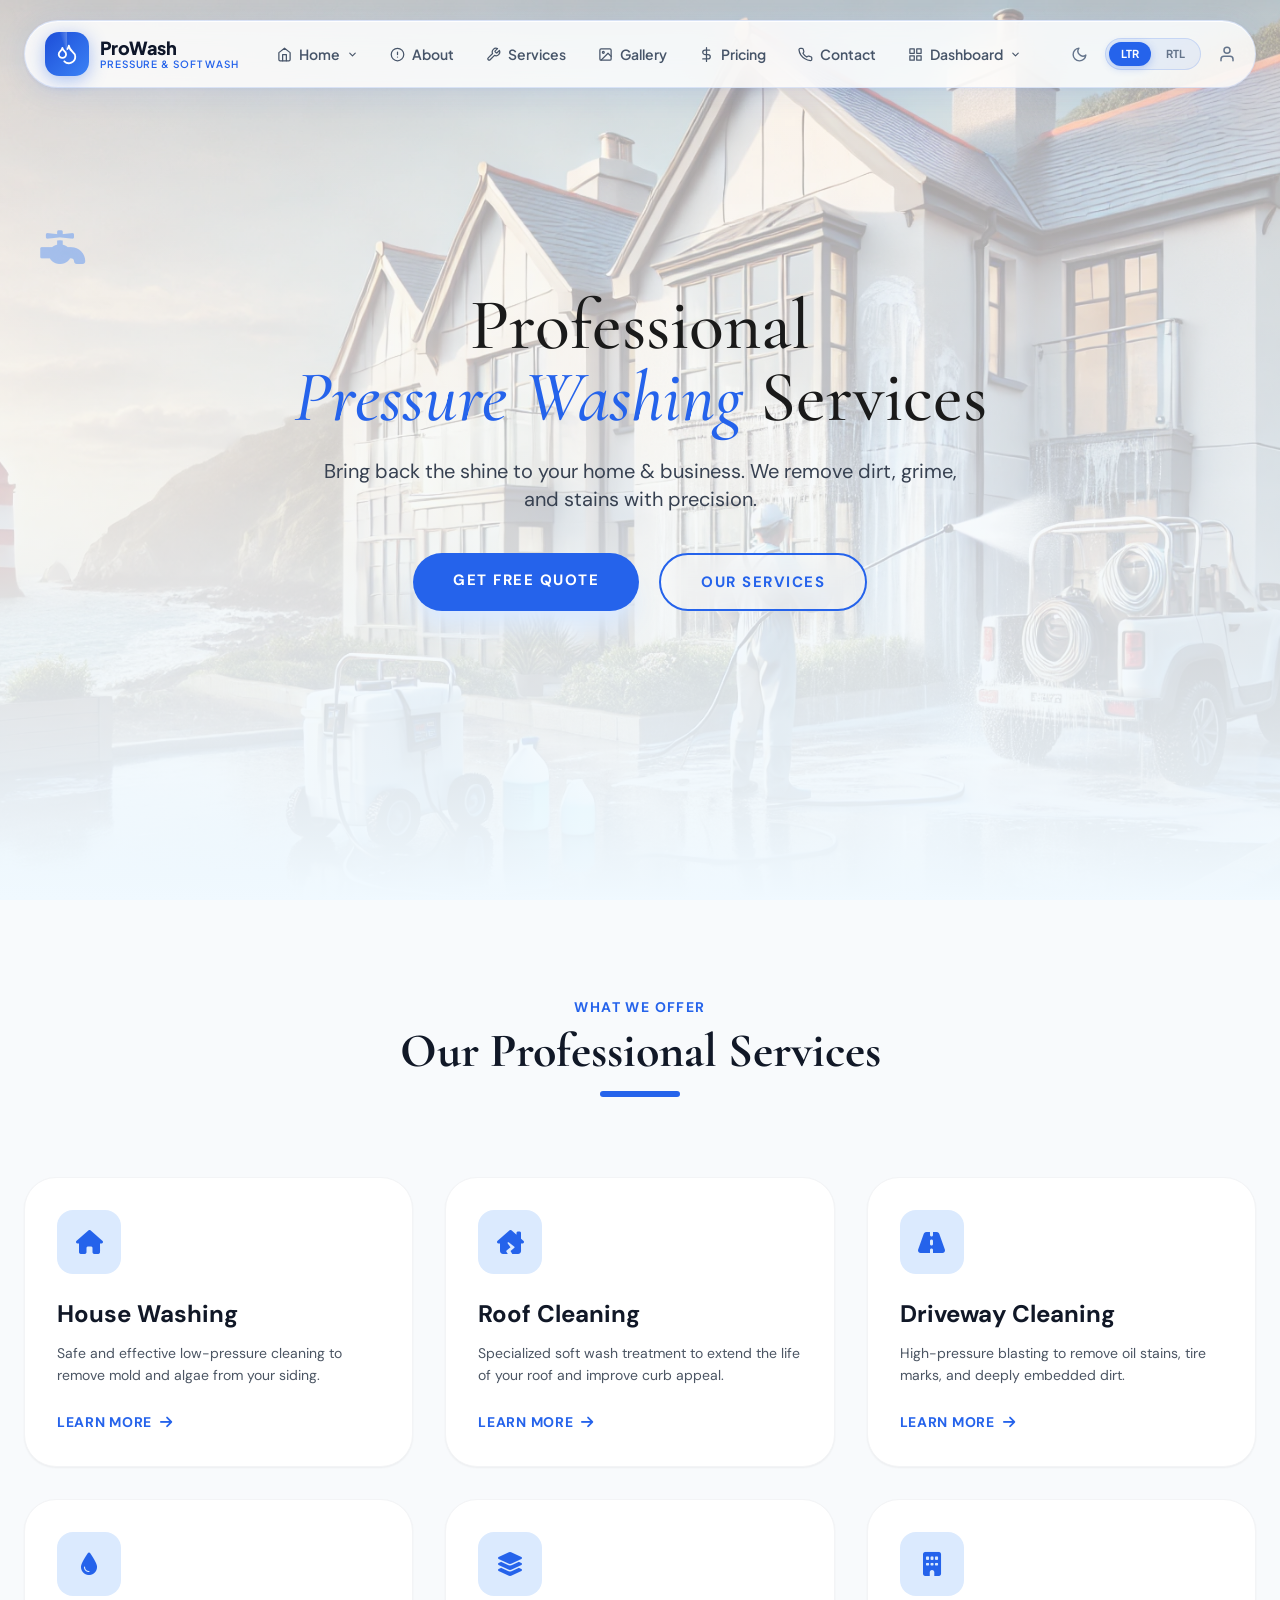
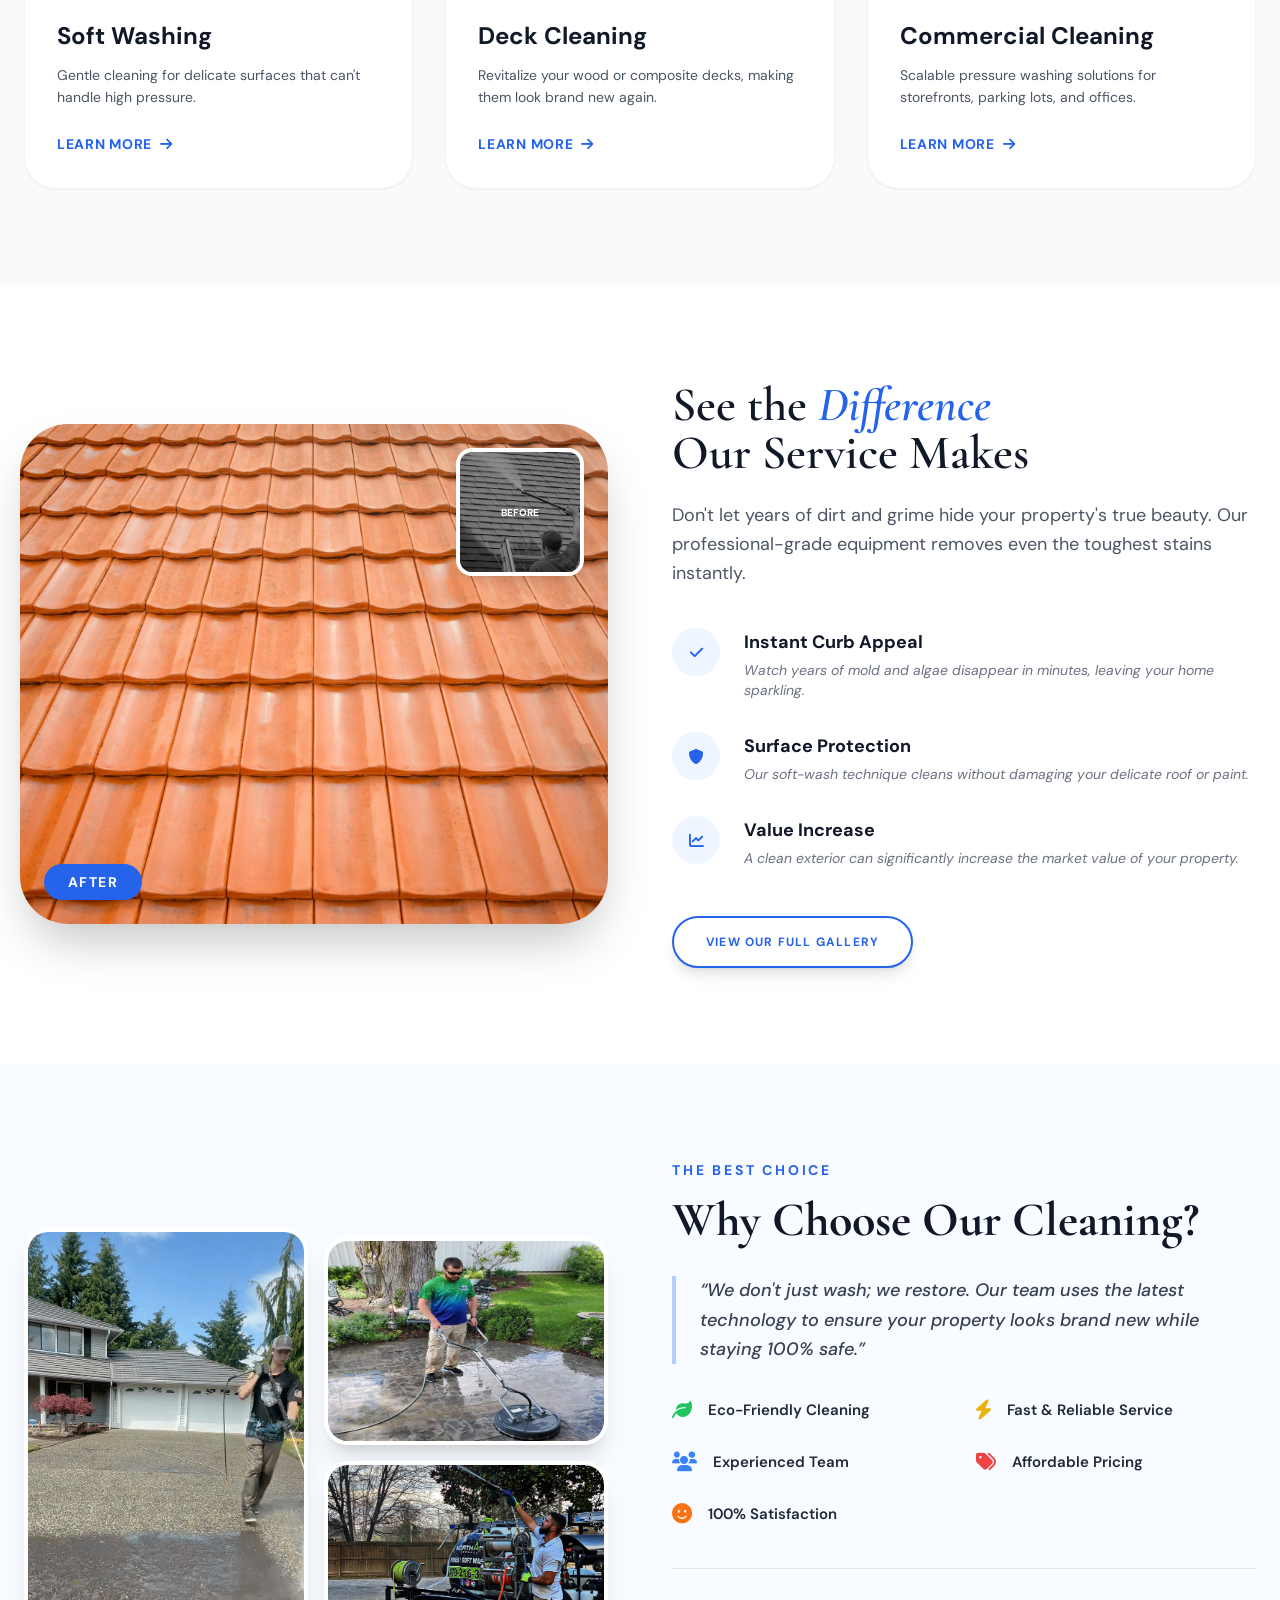
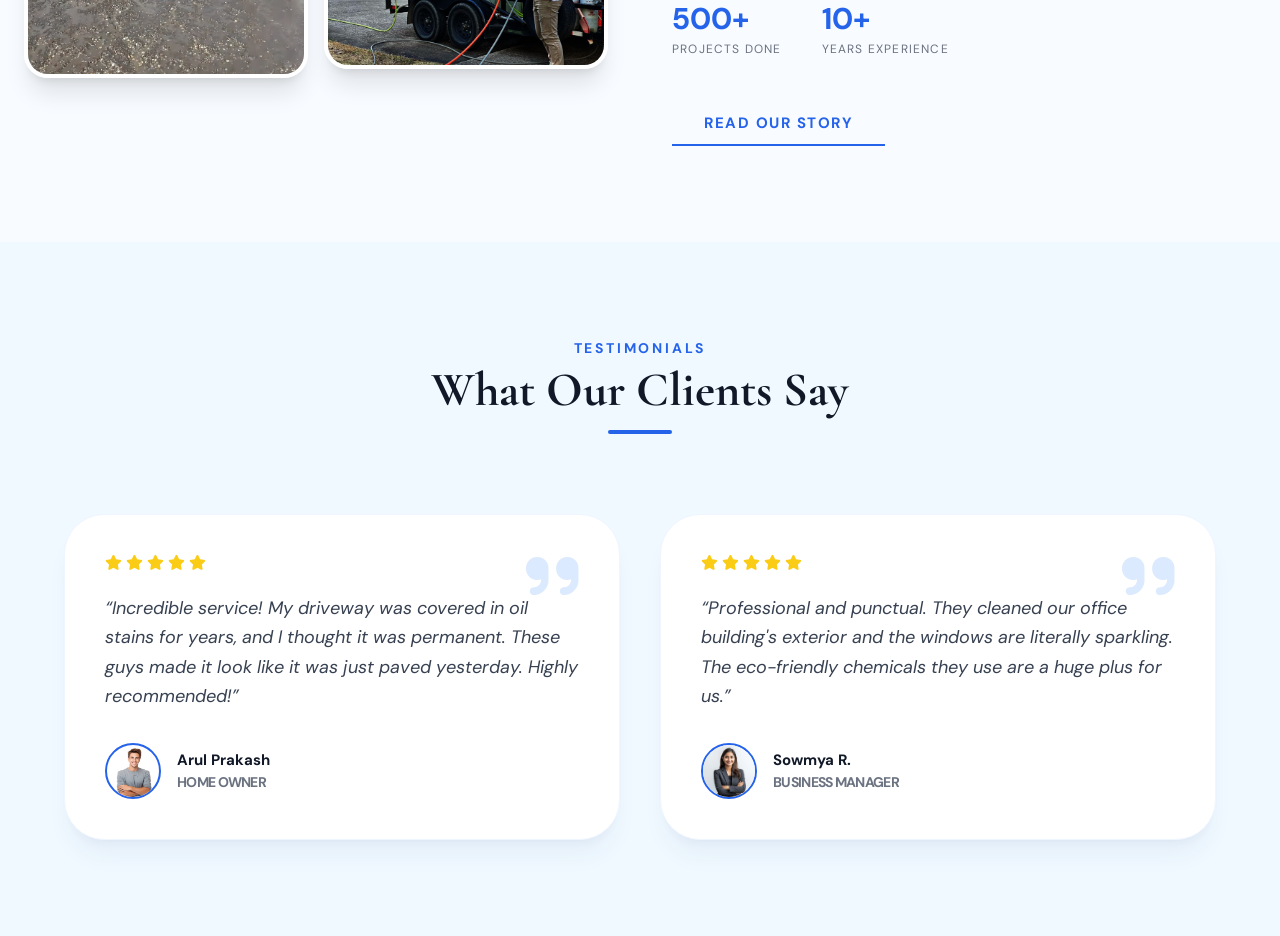
==== index.html @ cc9f7854 "first commit" ====
<!DOCTYPE html>
<html lang="en">
<head>
    <meta charset="UTF-8">
    <meta name="viewport" content="width=device-width, initial-scale=1.0">
    <title>Pressure & Soft Wash-home </title>
    <link rel="icon" type="img/jpg" href="img/growwpark-logo.jpg">
    <script src="tailwind.js"></script>
    <!-- Font Awesome (required for icons) -->
    <link rel="stylesheet" href="https://cdnjs.cloudflare.com/ajax/libs/font-awesome/6.0.0-beta3/css/all.min.css">
    
    <!-- Your CSS -->
    <link rel="stylesheet" href="style.css">
    <script>
        tailwind.config = {
            darkMode: 'class',
            theme: {
                extend: {
                    fontFamily: {
                        cormorant: ['"Cormorant Garamond"', 'serif'],
                        jost: ['Jost', 'sans-serif'],
                    },
                    colors: {
                        primary: '#ec4899',
                        primaryDark: '#be185d',
                        softPink: '#fdf2f8',
                    }
                }
            }
        }
    </script>
    <style>
        .floating { animation: float 6s ease-in-out infinite; }
        @keyframes float {
            0%, 100% { transform: translateY(0px); }
            50% { transform: translateY(-20px); }
        }
        .reveal { opacity: 0; transform: translateY(30px); transition: all 0.8s ease-out; }
        .reveal.active { opacity: 1; transform: translateY(0); }
    </style>
</head>
<body class=" dark:bg-black text-[#1f1015] dark:text-gray-100 transition-colors duration-300">

    <!-- NAVBAR CONTAINER - Add this! -->
    <div id="navbar-root"></div>

   <!-- Hero Section -->
<section class="relative min-h-screen flex items-center justify-center">
    <!-- Background Image with Overlay -->
    <div class="absolute inset-0 z-0">
        <!-- Change the src to your preferred pressure washing image -->
        <img src="img/home1.webp" 
             class="w-full h-full object-cover opacity-40">
        <div class="absolute inset-0 bg-gradient-to-b from-transparent via-[#f0f9ff]/40 dark:via-black/40 to-[#f0f9ff] dark:to-black transition-colors duration-300"></div>
    </div>

    <!-- Floating Icons (Water & Sparkle theme) -->
    <div class="absolute inset-0 pointer-events-none opacity-40">
        <div class="absolute top-1/4 left-10 floating text-blue-500"><i class="fas fa-faucet fa-3x"></i></div>
        <div class="absolute bottom-1/4 right-10 floating text-blue-400" style="animation-delay: 2s;"><i class="fas fa-sparkles fa-3x"></i></div>
    </div>

    <div class="relative z-10 text-center px-6 max-w-4xl">
        
        
        <!-- Big Heading -->
        <h1 class="font-cormorant text-5xl md:text-7xl text-[#1a1a1a] dark:text-white leading-[1.1] mb-6 font-medium transition-colors">
            Professional <br> <span class="italic text-blue-600">Pressure Washing</span> Services
        </h1>
        
        <!-- Small Text -->
        <p class="text-[#374151] dark:text-gray-300 text-lg md:text-xl mb-10 max-w-2xl mx-auto leading-relaxed transition-colors">
            Bring back the shine to your home & business. We remove dirt, grime, and stains with precision.
        </p>
        
        <!-- Buttons -->
        <div class="flex flex-wrap gap-5 justify-center">
            <a href="#quote" class="px-10 py-4 bg-blue-600 text-white rounded-full font-bold tracking-widest uppercase hover:bg-blue-700 transition-all shadow-xl shadow-blue-100">Get Free Quote</a>
            <a href="services.html" class="px-10 py-4 border-2 border-blue-600 text-blue-600 dark:text-gray-300 rounded-full font-bold tracking-widest uppercase hover:bg-blue-600 hover:text-white transition-all bg-white/40 dark:bg-gray-800/40 backdrop-blur-md">Our Services</a>
        </div>
    </div>
</section>

        <!-- 2. SERVICES OVERVIEW -->
<section class="py-24 px-6 bg-slate-50 dark:bg-gray-900 transition-colors duration-300">
    <div class="max-w-7xl mx-auto">
        <div class="text-center mb-20">
            <span class="text-blue-600 font-bold uppercase tracking-widest text-sm">What We Offer</span>
            <h2 class="font-cormorant text-4xl md:text-5xl text-gray-900 dark:text-white font-bold mt-2 transition-colors">Our Professional Services</h2>
            <div class="w-20 h-1.5 bg-blue-600 mx-auto mt-4 rounded-full"></div>
        </div>

        <div class="grid grid-cols-1 md:grid-cols-2 lg:grid-cols-3 gap-8">
            <!-- Service 1: House Washing -->
            <div class="group bg-white dark:bg-gray-800 rounded-[2rem] p-8 shadow-sm border border-gray-100 dark:border-gray-700 transition-all hover:shadow-2xl hover:-translate-y-2">
                <div class="w-16 h-16 bg-blue-100 dark:bg-blue-900/30 rounded-2xl flex items-center justify-center mb-6 group-hover:bg-blue-600 transition-colors duration-500">
                    <i class="fas fa-home text-2xl text-blue-600 group-hover:text-white"></i>
                </div>
                <h3 class="text-2xl font-bold text-gray-900 dark:text-white mb-3">House Washing</h3>
                <p class="text-gray-600 dark:text-gray-400 text-sm mb-6 leading-relaxed">Safe and effective low-pressure cleaning to remove mold and algae from your siding.</p>
                <a href="#" class="inline-flex items-center text-blue-600 font-bold text-sm uppercase tracking-wider hover:gap-2 transition-all">
                    Learn More <i class="fas fa-arrow-right ml-2"></i>
                </a>
            </div>

            <!-- Service 2: Roof Cleaning -->
            <div class="group bg-white dark:bg-gray-800 rounded-[2rem] p-8 shadow-sm border border-gray-100 dark:border-gray-700 transition-all hover:shadow-2xl hover:-translate-y-2">
                <div class="w-16 h-16 bg-blue-100 dark:bg-blue-900/30 rounded-2xl flex items-center justify-center mb-6 group-hover:bg-blue-600 transition-colors duration-500">
                    <i class="fas fa-house-damage text-2xl text-blue-600 group-hover:text-white"></i>
                </div>
                <h3 class="text-2xl font-bold text-gray-900 dark:text-white mb-3">Roof Cleaning</h3>
                <p class="text-gray-600 dark:text-gray-400 text-sm mb-6 leading-relaxed">Specialized soft wash treatment to extend the life of your roof and improve curb appeal.</p>
                <a href="#" class="inline-flex items-center text-blue-600 font-bold text-sm uppercase tracking-wider hover:gap-2 transition-all">
                    Learn More <i class="fas fa-arrow-right ml-2"></i>
                </a>
            </div>

            <!-- Service 3: Driveway Cleaning -->
            <div class="group bg-white dark:bg-gray-800 rounded-[2rem] p-8 shadow-sm border border-gray-100 dark:border-gray-700 transition-all hover:shadow-2xl hover:-translate-y-2">
                <div class="w-16 h-16 bg-blue-100 dark:bg-blue-900/30 rounded-2xl flex items-center justify-center mb-6 group-hover:bg-blue-600 transition-colors duration-500">
                    <i class="fas fa-road text-2xl text-blue-600 group-hover:text-white"></i>
                </div>
                <h3 class="text-2xl font-bold text-gray-900 dark:text-white mb-3">Driveway Cleaning</h3>
                <p class="text-gray-600 dark:text-gray-400 text-sm mb-6 leading-relaxed">High-pressure blasting to remove oil stains, tire marks, and deeply embedded dirt.</p>
                <a href="#" class="inline-flex items-center text-blue-600 font-bold text-sm uppercase tracking-wider hover:gap-2 transition-all">
                    Learn More <i class="fas fa-arrow-right ml-2"></i>
                </a>
            </div>

            <!-- Service 4: Soft Washing -->
            <div class="group bg-white dark:bg-gray-800 rounded-[2rem] p-8 shadow-sm border border-gray-100 dark:border-gray-700 transition-all hover:shadow-2xl hover:-translate-y-2">
                <div class="w-16 h-16 bg-blue-100 dark:bg-blue-900/30 rounded-2xl flex items-center justify-center mb-6 group-hover:bg-blue-600 transition-colors duration-500">
                    <i class="fas fa-tint text-2xl text-blue-600 group-hover:text-white"></i>
                </div>
                <h3 class="text-2xl font-bold text-gray-900 dark:text-white mb-3">Soft Washing</h3>
                <p class="text-gray-600 dark:text-gray-400 text-sm mb-6 leading-relaxed">Gentle cleaning for delicate surfaces that can't handle high pressure.</p>
                <a href="#" class="inline-flex items-center text-blue-600 font-bold text-sm uppercase tracking-wider hover:gap-2 transition-all">
                    Learn More <i class="fas fa-arrow-right ml-2"></i>
                </a>
            </div>

            <!-- Service 5: Deck Cleaning -->
            <div class="group bg-white dark:bg-gray-800 rounded-[2rem] p-8 shadow-sm border border-gray-100 dark:border-gray-700 transition-all hover:shadow-2xl hover:-translate-y-2">
                <div class="w-16 h-16 bg-blue-100 dark:bg-blue-900/30 rounded-2xl flex items-center justify-center mb-6 group-hover:bg-blue-600 transition-colors duration-500">
                    <i class="fas fa-layer-group text-2xl text-blue-600 group-hover:text-white"></i>
                </div>
                <h3 class="text-2xl font-bold text-gray-900 dark:text-white mb-3">Deck Cleaning</h3>
                <p class="text-gray-600 dark:text-gray-400 text-sm mb-6 leading-relaxed">Revitalize your wood or composite decks, making them look brand new again.</p>
                <a href="#" class="inline-flex items-center text-blue-600 font-bold text-sm uppercase tracking-wider hover:gap-2 transition-all">
                    Learn More <i class="fas fa-arrow-right ml-2"></i>
                </a>
            </div>

            <!-- Service 6: Commercial Cleaning -->
            <div class="group bg-white dark:bg-gray-800 rounded-[2rem] p-8 shadow-sm border border-gray-100 dark:border-gray-700 transition-all hover:shadow-2xl hover:-translate-y-2">
                <div class="w-16 h-16 bg-blue-100 dark:bg-blue-900/30 rounded-2xl flex items-center justify-center mb-6 group-hover:bg-blue-600 transition-colors duration-500">
                    <i class="fas fa-building text-2xl text-blue-600 group-hover:text-white"></i>
                </div>
                <h3 class="text-2xl font-bold text-gray-900 dark:text-white mb-3">Commercial Cleaning</h3>
                <p class="text-gray-600 dark:text-gray-400 text-sm mb-6 leading-relaxed">Scalable pressure washing solutions for storefronts, parking lots, and offices.</p>
                <a href="#" class="inline-flex items-center text-blue-600 font-bold text-sm uppercase tracking-wider hover:gap-2 transition-all">
                    Learn More <i class="fas fa-arrow-right ml-2"></i>
                </a>
            </div>
        </div>
    </div>
</section>


<!-- Section 3 — Before & After Transformation -->
<section class="py-24 px-5 bg-white dark:bg-gray-900 transition-colors duration-300 overflow-hidden">
    <div class="max-w-7xl mx-auto">
        <div class="flex flex-col lg:flex-row items-center gap-16">
            
            <!-- Left: Comparison Image Display -->
            <div class="w-full lg:w-1/2 relative">
                <div class="relative z-10 rounded-[3rem] overflow-hidden shadow-2xl transition-all duration-500 group">
                    <!-- Clean Image (After) -->
                    <img src="img/home2.webp" 
                         alt="After Pressure Washing" 
                         class="w-full h-[500px] object-cover">
                    
                    <!-- Overlay Label -->
                    <div class="absolute bottom-6 left-6 bg-blue-600 text-white px-6 py-2 rounded-full font-bold text-sm tracking-widest uppercase">
                        After
                    </div>
                    
                    <!-- Dirty Image (Small Preview or Hover effect) -->
                    <div class="absolute top-6 right-6 w-32 h-32 border-4 border-white rounded-2xl overflow-hidden shadow-lg group-hover:scale-110 transition-transform">
                        <img src="img/home3.webp" class="w-full h-full object-cover grayscale">
                        <div class="absolute inset-0 bg-black/40 flex items-center justify-center">
                            <span class="text-white text-[10px] font-bold uppercase">Before</span>
                        </div>
                    </div>
                </div>

                <!-- Decorative Elements -->
                <div class="absolute -bottom-10 -right-10 w-64 h-64 bg-blue-100 dark:bg-blue-900/20 rounded-full -z-10 opacity-50 blur-3xl transition-colors"></div>
                <div class="absolute -top-10 -left-10 w-48 h-48 border-2 border-dashed border-blue-500 dark:border-gray-700 rounded-full -z-10 animate-[spin_20s_linear_infinite] transition-colors"></div>
            </div>

            <!-- Right: Content & Why Choose Us -->
            <div class="w-full lg:w-1/2">
                <h2 class="font-cormorant text-4xl md:text-5xl text-gray-900 dark:text-white mb-6 font-semibold leading-tight transition-colors">
                    See the <span class="italic text-blue-600">Difference</span> <br> Our Service Makes
                </h2>
                <p class="text-gray-600 dark:text-gray-400 text-lg mb-10 leading-relaxed transition-colors">
                    Don't let years of dirt and grime hide your property's true beauty. Our professional-grade equipment removes even the toughest stains instantly.
                </p>

                <!-- Process Steps / Highlights -->
                <div class="space-y-8">
                    <!-- Point 1 -->
                    <div class="flex gap-6 group">
                        <div class="flex-shrink-0 w-12 h-12 rounded-full bg-blue-50 dark:bg-gray-800 flex items-center justify-center text-blue-600 dark:text-blue-400 font-bold group-hover:bg-blue-600 group-hover:text-white transition-all">
                            <i class="fas fa-check"></i>
                        </div>
                        <div>
                            <h4 class="text-lg font-bold text-gray-900 dark:text-white mb-1 transition-colors">Instant Curb Appeal</h4>
                            <p class="text-gray-500 dark:text-gray-400 text-sm italic transition-colors">Watch years of mold and algae disappear in minutes, leaving your home sparkling.</p>
                        </div>
                    </div>

                    <!-- Point 2 -->
                    <div class="flex gap-6 group">
                        <div class="flex-shrink-0 w-12 h-12 rounded-full bg-blue-50 dark:bg-gray-800 flex items-center justify-center text-blue-600 dark:text-blue-400 font-bold group-hover:bg-blue-600 group-hover:text-white transition-all">
                            <i class="fas fa-shield-alt"></i>
                        </div>
                        <div>
                            <h4 class="text-lg font-bold text-gray-900 dark:text-white mb-1 transition-colors">Surface Protection</h4>
                            <p class="text-gray-500 dark:text-gray-400 text-sm italic transition-colors">Our soft-wash technique cleans without damaging your delicate roof or paint.</p>
                        </div>
                    </div>

                    <!-- Point 3 -->
                    <div class="flex gap-6 group">
                        <div class="flex-shrink-0 w-12 h-12 rounded-full bg-blue-50 dark:bg-gray-800 flex items-center justify-center text-blue-600 dark:text-blue-400 font-bold group-hover:bg-blue-600 group-hover:text-white transition-all">
                            <i class="fas fa-chart-line"></i>
                        </div>
                        <div>
                            <h4 class="text-lg font-bold text-gray-900 dark:text-white mb-1 transition-colors">Value Increase</h4>
                            <p class="text-gray-500 dark:text-gray-400 text-sm italic transition-colors">A clean exterior can significantly increase the market value of your property.</p>
                        </div>
                    </div>
                </div>

                <div class="mt-12">
                    <a href="gallery.html" class="inline-block px-8 py-4 border-2 border-blue-600 text-blue-600 dark:text-blue-400 rounded-full font-bold uppercase tracking-widest text-xs hover:bg-blue-600 hover:text-white transition-all shadow-lg">
                        View Our Full Gallery
                    </a>
                </div>
            </div>

        </div>
    </div>
</section>
     <!-- Section 4 — Why Choose Us -->
<section class="py-24 px-6 bg-[#f8fbff] dark:bg-gray-900 transition-colors duration-300">
    <div class="max-w-7xl mx-auto flex flex-col lg:flex-row items-center gap-16">
        
        <!-- Left Side: Clean 3-Image Grid -->
        <div class="w-full lg:w-1/2 relative">
            <div class="flex gap-4 items-center">
                <!-- 1. Left Big Image -->
                <div class="w-1/2">
                    <img src="img/home4.webp" 
                         class="rounded-3xl shadow-xl w-full h-[450px] object-cover border-4 border-white dark:border-gray-700 transition-transform duration-500 hover:scale-[1.02]">
                </div>

                <!-- Right Side: Two Stacked Images -->
                <div class="w-1/2 flex flex-col gap-4">
                    <!-- 2. Right Top Image -->
                    <img src="img/home5.webp" 
                         class="rounded-3xl shadow-xl w-full h-52 object-cover border-4 border-white dark:border-gray-700 transition-transform duration-500 hover:scale-[1.02]">
                    
                    <!-- 3. Right Bottom Image -->
                    <img src="img/home6.webp" 
                         class="rounded-3xl shadow-xl w-full h-52 object-cover border-4 border-white dark:border-gray-700 transition-transform duration-500 hover:scale-[1.02]">
                </div>
            </div>
            
            <!-- Background Decorative Elements -->
            <div class="absolute -z-10 -top-10 -left-10 w-64 h-64 bg-blue-600/10 dark:bg-blue-600/5 blur-3xl rounded-full transition-colors"></div>
        </div>

        <!-- Right Side: Content & Stats -->
        <div class="w-full lg:w-1/2">
            <span class="text-blue-600 dark:text-blue-400 font-bold tracking-[0.2em] uppercase text-sm mb-4 block transition-colors">The Best Choice</span>
            <h2 class="font-cormorant text-4xl md:text-5xl text-gray-900 dark:text-white mb-8 font-bold leading-tight transition-colors">Why Choose Our Cleaning?</h2>
            
            <p class="text-gray-700 dark:text-gray-300 text-lg leading-relaxed mb-8 italic font-medium border-l-4 border-blue-600/30 pl-6 transition-colors">
                “We don't just wash; we restore. Our team uses the latest technology to ensure your property looks brand new while staying 100% safe.”
            </p>
            
            <!-- Features Grid with Icons -->
            <div class="grid grid-cols-1 md:grid-cols-2 gap-6 mb-10">
                <div class="flex items-center gap-4">
                    <i class="fas fa-leaf text-green-500 text-xl"></i>
                    <span class="text-gray-800 dark:text-gray-300 font-semibold">Eco-Friendly Cleaning</span>
                </div>
                <div class="flex items-center gap-4">
                    <i class="fas fa-bolt text-yellow-500 text-xl"></i>
                    <span class="text-gray-800 dark:text-gray-300 font-semibold">Fast & Reliable Service</span>
                </div>
                <div class="flex items-center gap-4">
                    <i class="fas fa-users text-blue-500 text-xl"></i>
                    <span class="text-gray-800 dark:text-gray-300 font-semibold">Experienced Team</span>
                </div>
                <div class="flex items-center gap-4">
                    <i class="fas fa-tags text-red-500 text-xl"></i>
                    <span class="text-gray-800 dark:text-gray-300 font-semibold">Affordable Pricing</span>
                </div>
                <div class="flex items-center gap-4">
                    <i class="fas fa-smile text-orange-500 text-xl"></i>
                    <span class="text-gray-800 dark:text-gray-300 font-semibold">100% Satisfaction</span>
                </div>
            </div>

            <!-- Stats Bar -->
            <div class="flex gap-10 border-t border-gray-200 dark:border-gray-700 pt-8 transition-colors">
                <div>
                    <span class="block text-3xl font-bold text-blue-600">500+</span>
                    <span class="text-xs text-gray-500 uppercase tracking-widest">Projects Done</span>
                </div>
                <div>
                    <span class="block text-3xl font-bold text-blue-600">10+</span>
                    <span class="text-xs text-gray-500 uppercase tracking-widest">Years Experience</span>
                </div>
            </div>
            
            <div class="mt-10">
                <a href="about.html" class="group relative inline-block px-8 py-3 font-bold tracking-widest uppercase text-blue-600 transition-all">
                    <span class="relative z-10">Read Our Story</span>
                    <div class="absolute bottom-0 left-0 w-full h-[2px] bg-blue-600 transition-all group-hover:h-[4px]"></div>
                </a>
            </div>
        </div>

    </div>
</section>

       

        <!-- Section 5 — Testimonials -->
<section class="py-24 px-6 bg-[#f0f9ff] dark:bg-black transition-colors duration-300">
    <div class="max-w-6xl mx-auto">
        <div class="text-center mb-20">
            <span class="text-blue-600 font-bold uppercase tracking-[0.2em] text-sm mb-2 block">Testimonials</span>
            <h2 class="font-cormorant text-4xl md:text-5xl text-gray-900 dark:text-white font-bold transition-colors">What Our Clients Say</h2>
            <div class="w-16 h-1 bg-blue-600 mx-auto mt-4 rounded-full"></div>
        </div>

        <div class="grid grid-cols-1 md:grid-cols-2 gap-10">
            <!-- Testimonial 1 -->
            <div class="bg-white dark:bg-gray-800 p-10 rounded-[2.5rem] border border-blue-50 dark:border-gray-700 relative shadow-xl shadow-blue-900/5 transition-colors group">
                <i class="fas fa-quote-right absolute top-8 right-10 text-blue-100 dark:text-gray-700 text-6xl transition-colors"></i>
                
                <!-- Star Rating -->
                <div class="flex gap-1 mb-6 text-yellow-400">
                    <i class="fas fa-star"></i><i class="fas fa-star"></i><i class="fas fa-star"></i><i class="fas fa-star"></i><i class="fas fa-star"></i>
                </div>

                <p class="text-gray-700 dark:text-gray-300 text-lg italic mb-8 relative z-10 leading-relaxed transition-colors">
                    “Incredible service! My driveway was covered in oil stains for years, and I thought it was permanent. These guys made it look like it was just paved yesterday. Highly recommended!”
                </p>
                
                <div class="flex items-center gap-4">
                    <div class="w-14 h-14 rounded-full overflow-hidden border-2 border-blue-600">
                        <img src="img/home7.webp" alt="Customer" class="w-full h-full object-cover">
                    </div>
                    <div>
                        <h5 class="font-bold text-gray-900 dark:text-white transition-colors">Arul Prakash</h5>
                        <span class="text-sm text-gray-500 uppercase font-bold tracking-tighter">Home Owner</span>
                    </div>
                </div>
            </div>

            <!-- Testimonial 2 -->
            <div class="bg-white dark:bg-gray-800 p-10 rounded-[2.5rem] border border-blue-50 dark:border-gray-700 relative shadow-xl shadow-blue-900/5 transition-colors group">
                <i class="fas fa-quote-right absolute top-8 right-10 text-blue-100 dark:text-gray-700 text-6xl transition-colors"></i>
                
                <!-- Star Rating -->
                <div class="flex gap-1 mb-6 text-yellow-400">
                    <i class="fas fa-star"></i><i class="fas fa-star"></i><i class="fas fa-star"></i><i class="fas fa-star"></i><i class="fas fa-star"></i>
                </div>

                <p class="text-gray-700 dark:text-gray-300 text-lg italic mb-8 relative z-10 leading-relaxed transition-colors">
                    “Professional and punctual. They cleaned our office building's exterior and the windows are literally sparkling. The eco-friendly chemicals they use are a huge plus for us.”
                </p>
                
                <div class="flex items-center gap-4">
                    <div class="w-14 h-14 rounded-full overflow-hidden border-2 border-blue-600">
                        <img src="img/home8.webp" alt="Customer" class="w-full h-full object-cover">
                    </div>
                    <div>
                        <h5 class="font-bold text-gray-900 dark:text-white transition-colors">Sowmya R.</h5>
                        <span class="text-sm text-gray-500 uppercase font-bold tracking-tighter">Business Manager</span>
                    </div>
                </div>
            </div>
        </div>
    </div>
</section>



    <!-- FOOTER CONTAINER -->
    <div id="footer-root"></div>

    <!-- NAVBAR SCRIPT - Add this before closing body -->
    <script src="navbar.js"></script>
    <!-- FOOTER SCRIPT -->
    <script src="footer.js"></script>
</body>
</html>
---- style.css ----
/* ================================================================
   style.css — Flower & Botanical
   Global tokens, resets, hero, and page layout
================================================================ */

/* ----------------------------------------------------------------
   GOOGLE FONTS
---------------------------------------------------------------- */
@import url('https://fonts.googleapis.com/css2?family=Cormorant+Garamond:ital,wght@0,400;0,500;0,600;1,400;1,500&family=DM+Sans:ital,opsz,wght@0,9..40,300;0,9..40,400;0,9..40,500;0,9..40,600;1,9..40,300&display=swap');

/* ----------------------------------------------------------------
   CSS CUSTOM PROPERTIES
---------------------------------------------------------------- */
:root {
  /* Brand */
  --pink:            #e8547a;
  --pink-dark:       #c93d62;
  --pink-deep:       #a02a4a;
  --pink-light:      #f9d0dc;
  --pink-soft:       #fef0f4;
  --pink-glow:       rgba(232, 84, 122, 0.22);
  --pink-border:     rgba(232, 84, 122, 0.28);

  /* Surfaces */
  --body-bg:         #fdf8f5;
  --surface-1:       #ffffff;
  --surface-2:       #fef5f0;

  /* Text */
  --text-primary:    #1a0d12;
  --text-secondary:  #52293a;
  --text-muted:      #9c6070;
  --text-subtle:     #c49daa;

  /* Nav */
  --nav-bg:          rgba(255, 251, 249, 0.92);
  --nav-border:      rgba(232, 84, 122, 0.22);
  --nav-shadow:      0 4px 24px rgba(26, 13, 18, 0.06);
  --nav-shadow-lg:   0 8px 40px rgba(26, 13, 18, 0.12);

  /* Sidebar */
  --sidebar-bg:      #fffbf9;
  --sidebar-border:  rgba(232, 84, 122, 0.15);

  /* Dropdown */
  --dropdown-bg:     rgba(255, 251, 249, 0.98);

  /* Misc */
  --radius-sm:       10px;
  --radius-md:       18px;
  --radius-lg:       28px;
  --radius-pill:     100px;
  --ease:            cubic-bezier(0.4, 0, 0.2, 1);
  --ease-spring:     cubic-bezier(0.34, 1.56, 0.64, 1);
  --t:               0.26s;
}

html.dark {
  --body-bg:         #000000;
  --surface-1:       #111827;
  --surface-2:       #1f2937;

  --text-primary:    #ffffff;
  --text-secondary:  #d1d5db;
  --text-muted:      #9ca3af;
  --text-subtle:     #6b7280;

  --nav-bg:          rgba(0, 0, 0, 0.94);
  --nav-border:      rgba(55, 65, 81, 0.5);
  --nav-shadow:      0 4px 24px rgba(0, 0, 0, 0.5);
  --nav-shadow-lg:   0 8px 40px rgba(0, 0, 0, 0.8);

  --sidebar-bg:      #111827;
  --sidebar-border:  rgba(55, 65, 81, 0.5);
  --dropdown-bg:     rgba(17, 24, 39, 0.98);

  --pink-soft:       rgba(255, 255, 255, 0.05);
  --pink-light:      rgba(255, 255, 255, 0.1);
}

/* ----------------------------------------------------------------
   RESET & BASE
---------------------------------------------------------------- */
*, *::before, *::after {
  box-sizing: border-box;
  margin: 0;
  padding: 0;
}

html {
  scroll-behavior: smooth;
  -webkit-text-size-adjust: 100%;
}

body {
  font-family: 'DM Sans', sans-serif;
  font-size: 15px;
  line-height: 1.65;
  background: var(--body-bg);
  color: var(--text-primary);
  min-height: 100vh;
  overflow-x: hidden;
  transition: background var(--t) var(--ease), color var(--t) var(--ease);
}

body.nav-open { overflow: hidden; }

a { text-decoration: none; color: inherit; }
button { font-family: inherit; cursor: pointer; }
img { max-width: 100%; display: block; }

/* ----------------------------------------------------------------
   HERO SECTION
---------------------------------------------------------------- */
.hero {
  min-height: 100vh;
  display: grid;
  place-items: center;
  padding: 160px 24px 80px;
  position: relative;
  overflow: hidden;
}

/* Soft radial backgrounds */
.hero::before {
  content: '';
  position: absolute;
  top: -10%;
  left: 50%;
  transform: translateX(-50%);
  width: 900px;
  height: 700px;
  background: radial-gradient(ellipse at center, rgba(232,84,122,0.08) 0%, transparent 65%);
  pointer-events: none;
}

.hero::after {
  content: '';
  position: absolute;
  bottom: 0;
  left: 0;
  right: 0;
  height: 280px;
  background: linear-gradient(to top, var(--body-bg), transparent);
  pointer-events: none;
}

.hero-inner {
  position: relative;
  z-index: 1;
  display: flex;
  flex-direction: column;
  align-items: center;
  text-align: center;
  gap: 22px;
  max-width: 700px;
}

.hero-badge {
  display: inline-flex;
  align-items: center;
  gap: 10px;
  background: var(--pink-soft);
  border: 1px solid var(--pink-border);
  border-radius: var(--radius-pill);
  padding: 7px 18px 7px 12px;
  font-size: 11px;
  font-weight: 600;
  letter-spacing: 0.18em;
  text-transform: uppercase;
  color: var(--pink);
  animation: fadeSlideUp 0.8s var(--ease) both;
}

.hero-badge-dot {
  width: 6px;
  height: 6px;
  border-radius: 50%;
  background: var(--pink);
  animation: pulse 2s ease-in-out infinite;
}

.hero-title {
  font-family: 'Cormorant Garamond', serif;
  font-size: clamp(52px, 9vw, 104px);
  font-weight: 500;
  line-height: 1.02;
  color: var(--text-primary);
  letter-spacing: -0.02em;
  animation: fadeSlideUp 0.8s var(--ease) 0.1s both;
}

.hero-title em {
  font-style: italic;
  color: var(--pink);
  font-weight: 400;
}

.hero-rule {
  display: flex;
  align-items: center;
  gap: 14px;
  animation: fadeSlideUp 0.8s var(--ease) 0.15s both;
}

.hero-rule::before,
.hero-rule::after {
  content: '';
  flex: 1;
  height: 1px;
  background: linear-gradient(to right, transparent, var(--pink-border));
}

.hero-rule::after {
  background: linear-gradient(to left, transparent, var(--pink-border));
}

.hero-rule-icon {
  font-size: 14px;
  color: var(--pink);
  opacity: 0.7;
}

.hero-subtitle {
  font-size: 15.5px;
  font-weight: 300;
  color: var(--text-muted);
  max-width: 400px;
  line-height: 1.85;
  animation: fadeSlideUp 0.8s var(--ease) 0.2s both;
}

.hero-ctas {
  display: flex;
  align-items: center;
  gap: 12px;
  flex-wrap: wrap;
  justify-content: center;
  animation: fadeSlideUp 0.8s var(--ease) 0.28s both;
}

/* ---- Buttons ---- */
.btn {
  display: inline-flex;
  align-items: center;
  gap: 8px;
  padding: 13px 30px;
  border-radius: var(--radius-pill);
  font-size: 12.5px;
  font-weight: 600;
  letter-spacing: 0.09em;
  text-transform: uppercase;
  border: none;
  cursor: pointer;
  transition: transform 0.22s var(--ease-spring), box-shadow 0.22s var(--ease), background 0.2s;
}

.btn-primary {
  background: var(--pink);
  color: #fff;
  box-shadow: 0 6px 22px var(--pink-glow);
}

.btn-primary:hover {
  background: var(--pink-dark);
  transform: translateY(-3px);
  box-shadow: 0 12px 32px var(--pink-glow);
}

.btn-ghost {
  background: transparent;
  color: var(--pink);
  border: 1.5px solid var(--pink-border);
}

.btn-ghost:hover {
  background: var(--pink-soft);
  transform: translateY(-3px);
  border-color: var(--pink);
}

/* ----------------------------------------------------------------
   FLOATING DECO PETALS (hero background detail)
---------------------------------------------------------------- */
.petal {
  position: absolute;
  border-radius: 60% 40% 70% 30% / 50% 60% 40% 50%;
  opacity: 0.06;
  pointer-events: none;
}

.petal-1 {
  width: 320px; height: 320px;
  background: var(--pink);
  top: 8%; left: -6%;
  animation: floatPetal 18s ease-in-out infinite alternate;
}

.petal-2 {
  width: 220px; height: 220px;
  background: var(--pink-dark);
  top: 20%; right: -4%;
  animation: floatPetal 22s ease-in-out 4s infinite alternate-reverse;
}

.petal-3 {
  width: 160px; height: 160px;
  background: var(--pink);
  bottom: 15%; left: 10%;
  animation: floatPetal 16s ease-in-out 2s infinite alternate;
}

/* ----------------------------------------------------------------
   ANIMATIONS
---------------------------------------------------------------- */
@keyframes fadeSlideUp {
  from { opacity: 0; transform: translateY(22px); }
  to   { opacity: 1; transform: translateY(0); }
}

@keyframes pulse {
  0%, 100% { opacity: 1; transform: scale(1); }
  50%       { opacity: 0.5; transform: scale(0.85); }
}

@keyframes floatPetal {
  from { transform: translate(0, 0) rotate(0deg); }
  to   { transform: translate(30px, -40px) rotate(25deg); }
}

/* ----------------------------------------------------------------
   TOGGLE PILL (reusable)
---------------------------------------------------------------- */
.toggle-pill {
  display: inline-flex;
  align-items: center;
  background: var(--pink-soft);
  border: 1px solid var(--pink-border);
  border-radius: var(--radius-pill);
  padding: 3px;
  gap: 2px;
}

.toggle-pill button {
  width: 32px;
  height: 28px;
  border-radius: var(--radius-pill);
  border: none;
  background: transparent;
  color: var(--text-muted);
  font-size: 11.5px;
  font-family: 'DM Sans', sans-serif;
  font-weight: 600;
  letter-spacing: 0.04em;
  transition: background 0.2s, color 0.2s;
  display: flex;
  align-items: center;
  justify-content: center;
  cursor: pointer;
}

.toggle-pill button.active {
  background: var(--pink);
  color: #fff;
}

/* ----------------------------------------------------------------
   UTILITY
---------------------------------------------------------------- */
.sr-only {
  position: absolute;
  width: 1px;
  height: 1px;
  padding: 0;
  margin: -1px;
  overflow: hidden;
  clip: rect(0,0,0,0);
  white-space: nowrap;
  border-width: 0;
}

 /* ── Logo ── */
  .nb-logo {
    display: flex;
    align-items: center;
    gap: 11px;
    text-decoration: none;
    flex-shrink: 0;
    transition: opacity var(--nb-t-fast);
  }
  .nb-logo:hover { opacity: 0.88; }

  .nb-logo-icon {
    width: 44px;
    height: 44px;
    border-radius: 14px;
    background: linear-gradient(135deg, #1d4ed8 0%, #3b82f6 100%);
    display: flex;
    align-items: center;
    justify-content: center;
    box-shadow: 0 4px 18px rgba(37, 99, 235, 0.38);
    flex-shrink: 0;
    position: relative;
    overflow: hidden;
    transition: transform var(--nb-t) var(--nb-spring),
                box-shadow var(--nb-t) var(--nb-ease);
  }

  .nb-logo-icon::before {
    content: '';
    position: absolute;
    top: -50%;
    left: -50%;
    width: 200%;
    height: 200%;
    background: conic-gradient(from 0deg, transparent 340deg, rgba(255,255,255,0.25) 360deg);
    animation: nb-spin 6s linear infinite;
  }

  @keyframes nb-spin { to { transform: rotate(360deg); } }

  .nb-logo:hover .nb-logo-icon {
    transform: scale(1.07) rotate(-4deg);
    box-shadow: 0 8px 28px rgba(37, 99, 235, 0.48);
  }

  .nb-logo-svg {
    position: relative;
    z-index: 1;
  }

  .nb-logo-text { display: flex; flex-direction: column; line-height: 1.15; }

  .nb-logo-name {
    font-family: var(--nb-font);
    font-size: 18px;
    font-weight: 800;
    color: var(--nb-slate-900);
    letter-spacing: -0.03em;
    white-space: nowrap;
  }

  .nb-logo-tag {
    font-family: var(--nb-font);
    font-size: 10px;
    font-weight: 600;
    color: var(--nb-blue-600);
    letter-spacing: 0.09em;
    text-transform: uppercase;
    white-space: nowrap;
  }



  @media (max-width: 640px) {
 
    .nb-logo-icon { width: 36px; height: 36px; border-radius: 10px; }
    .nb-logo-name { font-size: 16px; }
    .nb-logo-tag { font-size: 9px; }}
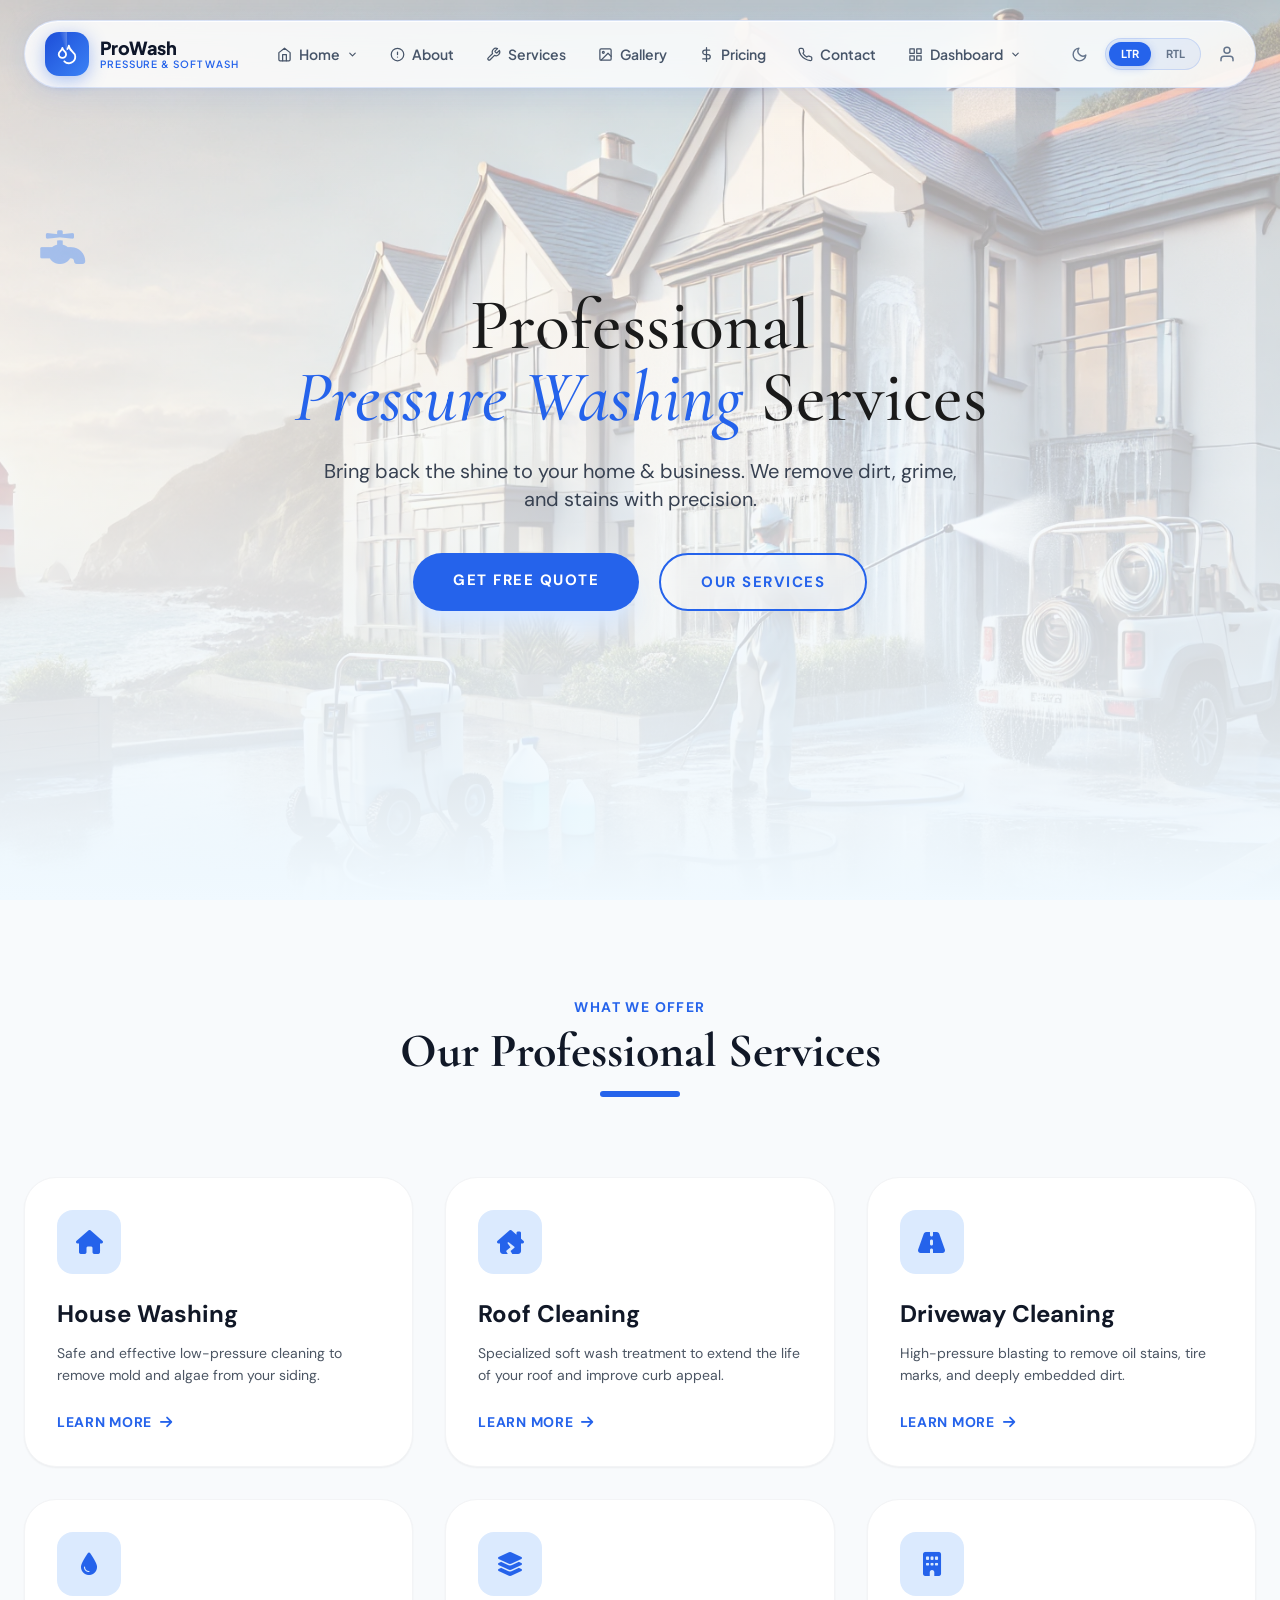
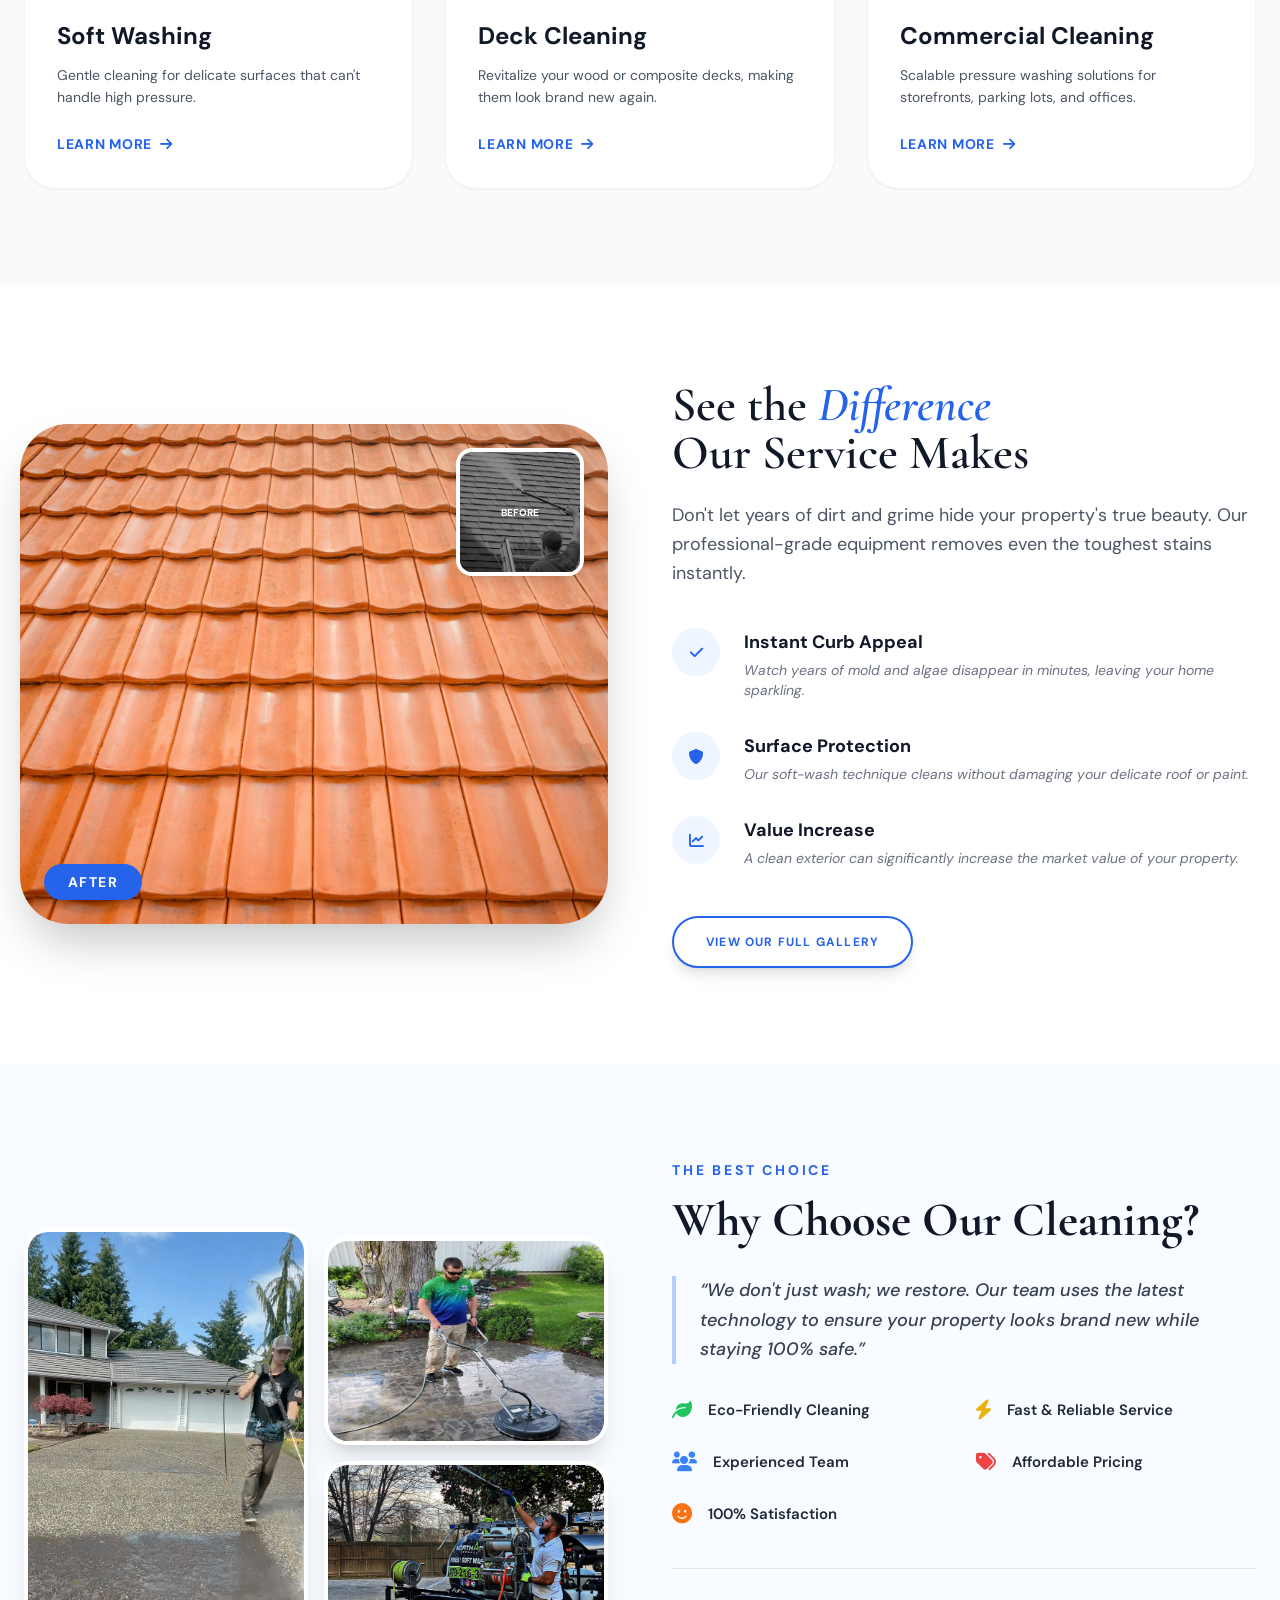
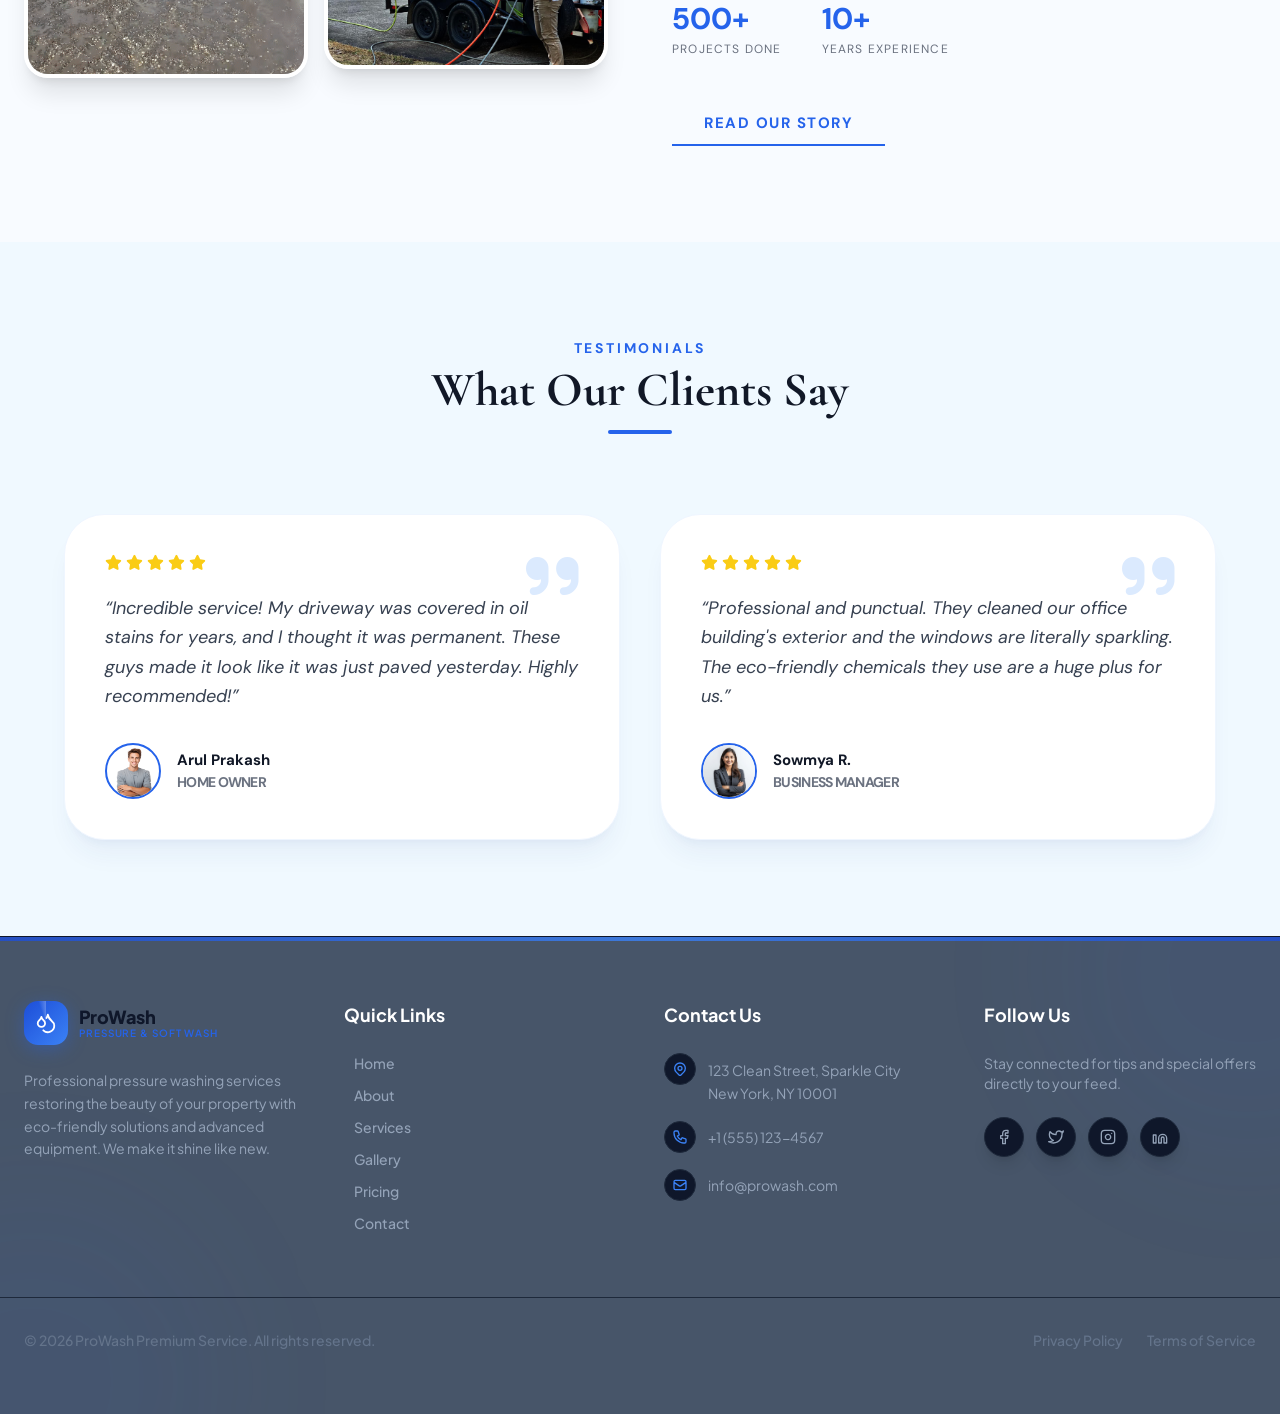
==== commit 8fcd028b: "first commit" ====
--- a/index.html
+++ b/index.html
@@ -3,7 +3,7 @@
 <head>
     <meta charset="UTF-8">
     <meta name="viewport" content="width=device-width, initial-scale=1.0">
-    <title>Pressure & Soft Wash-home </title>
+    <title>Pressure & Soft Wash-home1 </title>
     <link rel="icon" type="img/jpg" href="img/growwpark-logo.jpg">
     <script src="tailwind.js"></script>
     <!-- Font Awesome (required for icons) -->
@@ -76,7 +76,7 @@
         <!-- Buttons -->
         <div class="flex flex-wrap gap-5 justify-center">
             <a href="#quote" class="px-10 py-4 bg-blue-600 text-white rounded-full font-bold tracking-widest uppercase hover:bg-blue-700 transition-all shadow-xl shadow-blue-100">Get Free Quote</a>
-            <a href="services.html" class="px-10 py-4 border-2 border-blue-600 text-blue-600 dark:text-gray-300 rounded-full font-bold tracking-widest uppercase hover:bg-blue-600 hover:text-white transition-all bg-white/40 dark:bg-gray-800/40 backdrop-blur-md">Our Services</a>
+            <a href="service.html" class="px-10 py-4 border-2 border-blue-600 text-blue-600 dark:text-gray-300 rounded-full font-bold tracking-widest uppercase hover:bg-blue-600 hover:text-white transition-all bg-white/40 dark:bg-gray-800/40 backdrop-blur-md">Our Services</a>
         </div>
     </div>
 </section>
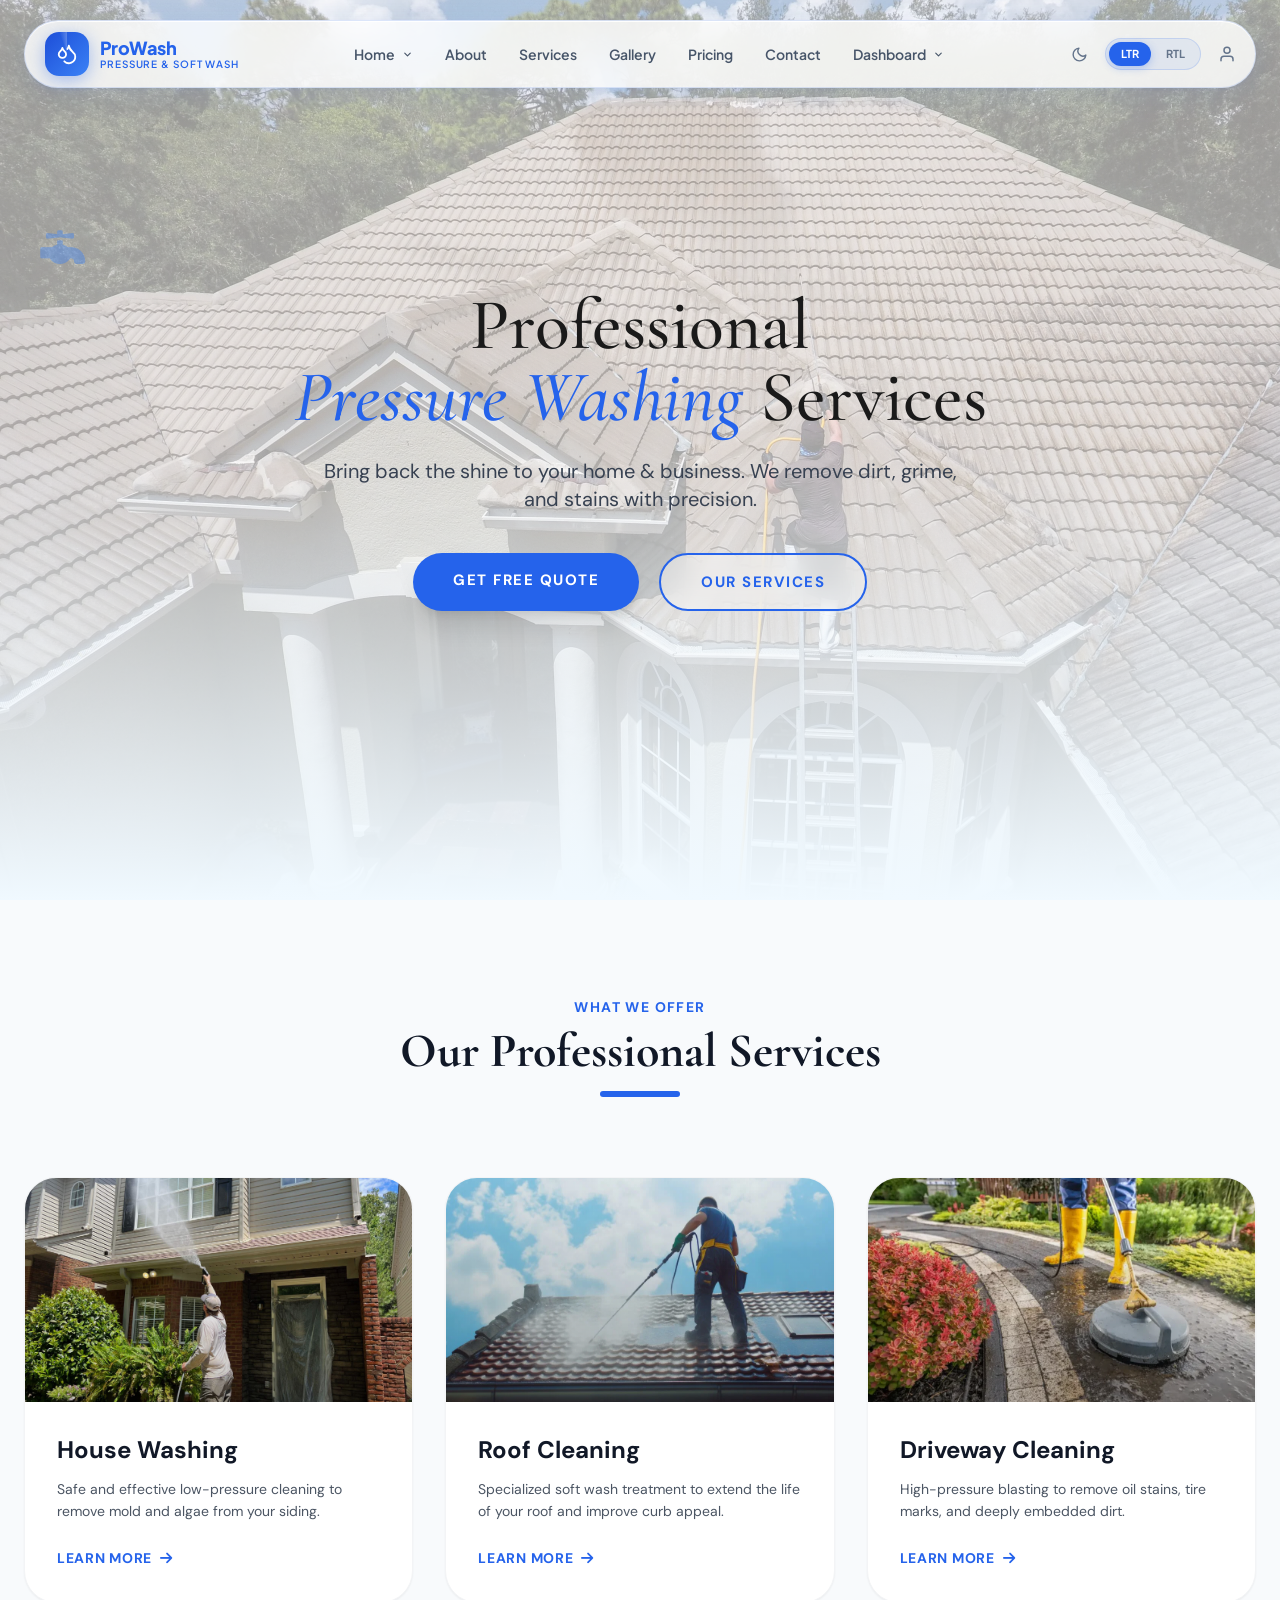
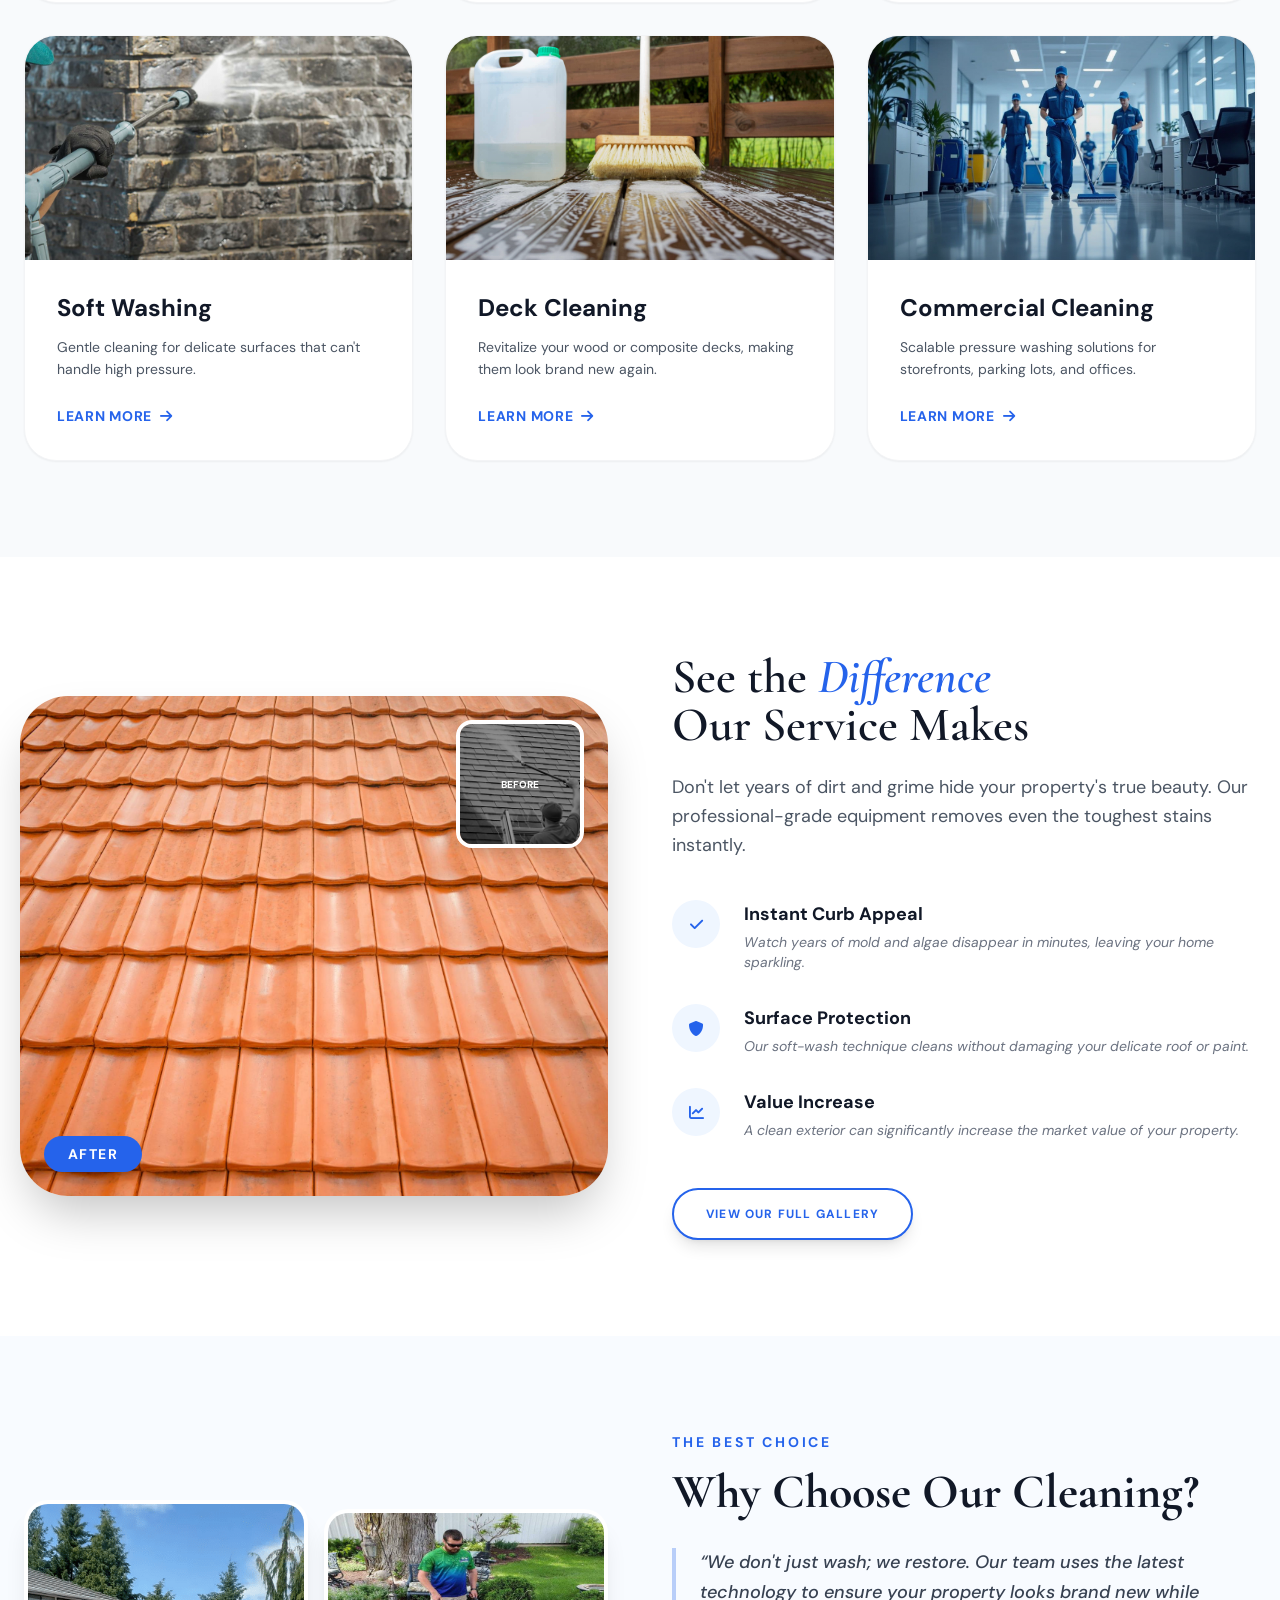
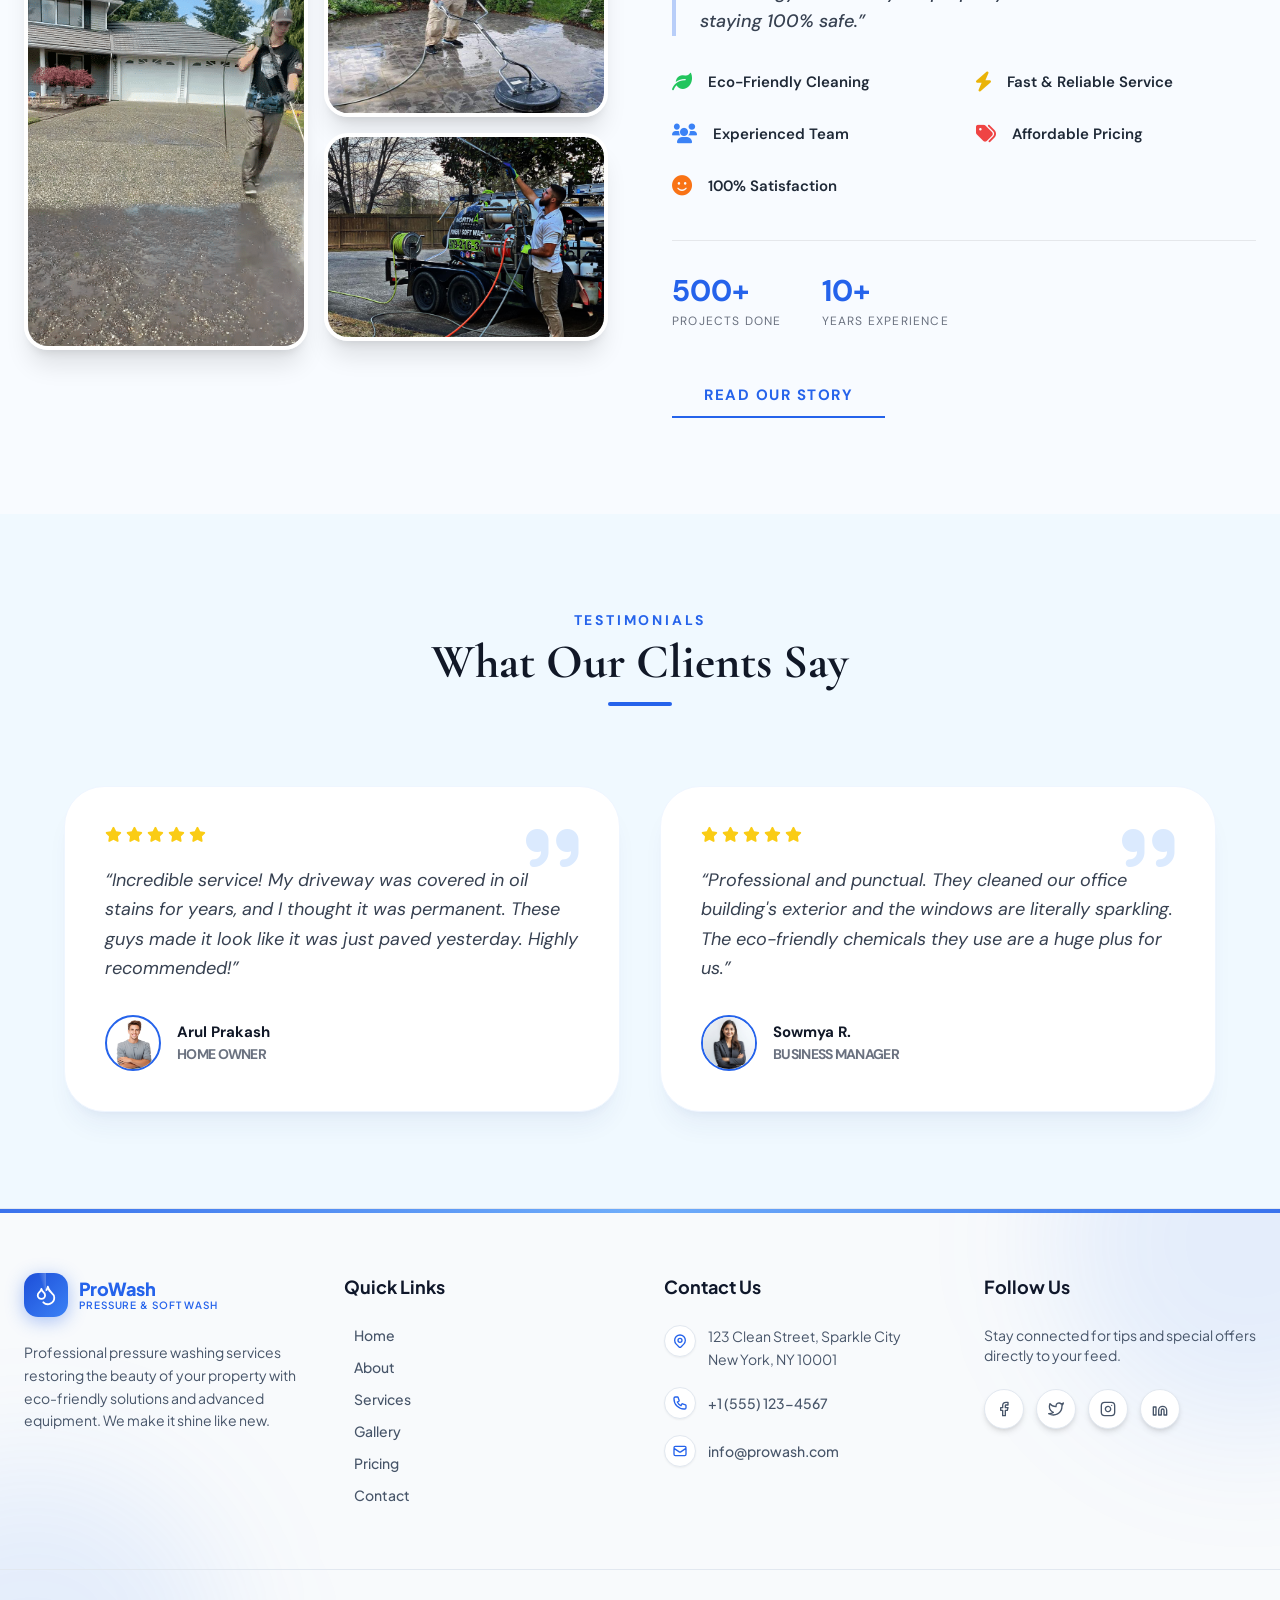
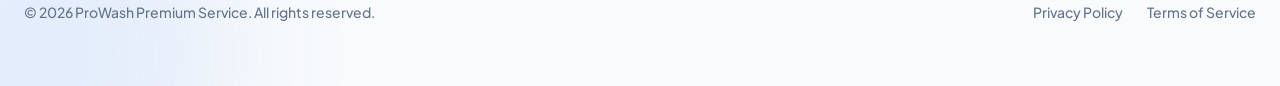
==== commit a2072e7a: "first commit" ====
--- a/index.html
+++ b/index.html
@@ -49,9 +49,9 @@
     <!-- Background Image with Overlay -->
     <div class="absolute inset-0 z-0">
         <!-- Change the src to your preferred pressure washing image -->
-        <img src="img/home1.webp" 
+        <img src="img/about1.webp" 
              class="w-full h-full object-cover opacity-40">
-        <div class="absolute inset-0 bg-gradient-to-b from-transparent via-[#f0f9ff]/40 dark:via-black/40 to-[#f0f9ff] dark:to-black transition-colors duration-300"></div>
+        <div class="absolute inset-0 bg-gradient-to-b from-transparent via-[#f0f9ff]/10 dark:via-black/40 to-[#f0f9ff] dark:to-black transition-colors duration-300"></div>
     </div>
 
     <!-- Floating Icons (Water & Sparkle theme) -->
@@ -75,7 +75,7 @@
         
         <!-- Buttons -->
         <div class="flex flex-wrap gap-5 justify-center">
-            <a href="#quote" class="px-10 py-4 bg-blue-600 text-white rounded-full font-bold tracking-widest uppercase hover:bg-blue-700 transition-all shadow-xl shadow-blue-100">Get Free Quote</a>
+            <a href="#quote" class="px-10 py-4 bg-blue-600 text-white rounded-full font-bold tracking-widest uppercase hover:bg-blue-700 transition-all shadow-xl ">Get Free Quote</a>
             <a href="service.html" class="px-10 py-4 border-2 border-blue-600 text-blue-600 dark:text-gray-300 rounded-full font-bold tracking-widest uppercase hover:bg-blue-600 hover:text-white transition-all bg-white/40 dark:bg-gray-800/40 backdrop-blur-md">Our Services</a>
         </div>
     </div>
@@ -92,75 +92,99 @@
 
         <div class="grid grid-cols-1 md:grid-cols-2 lg:grid-cols-3 gap-8">
             <!-- Service 1: House Washing -->
-            <div class="group bg-white dark:bg-gray-800 rounded-[2rem] p-8 shadow-sm border border-gray-100 dark:border-gray-700 transition-all hover:shadow-2xl hover:-translate-y-2">
-                <div class="w-16 h-16 bg-blue-100 dark:bg-blue-900/30 rounded-2xl flex items-center justify-center mb-6 group-hover:bg-blue-600 transition-colors duration-500">
-                    <i class="fas fa-home text-2xl text-blue-600 group-hover:text-white"></i>
-                </div>
-                <h3 class="text-2xl font-bold text-gray-900 dark:text-white mb-3">House Washing</h3>
-                <p class="text-gray-600 dark:text-gray-400 text-sm mb-6 leading-relaxed">Safe and effective low-pressure cleaning to remove mold and algae from your siding.</p>
-                <a href="#" class="inline-flex items-center text-blue-600 font-bold text-sm uppercase tracking-wider hover:gap-2 transition-all">
-                    Learn More <i class="fas fa-arrow-right ml-2"></i>
-                </a>
+            <div class="group bg-white dark:bg-gray-800 rounded-[2rem] overflow-hidden shadow-sm border border-gray-100 dark:border-gray-700/60 transition-all duration-300 hover:shadow-2xl hover:-translate-y-2">
+                <div class="w-full h-56 bg-blue-100 dark:bg-slate-700 overflow-hidden relative">
+                    <img src="img/home1-2.webp" alt="House Washing Service" class="w-full h-full object-cover group-hover:scale-110 transition-transform duration-700" onerror="this.src='https://images.unsplash.com/photo-1513694203232-719a280e022f?auto=format&fit=crop&w=600&q=80'">
+                    <div class="absolute inset-0 bg-gradient-to-t from-black/20 to-transparent"></div>
+                </div>
+                <div class="p-8">
+                    <h3 class="text-2xl font-bold text-gray-900 dark:text-white mb-3">House Washing</h3>
+                    <p class="text-gray-600 dark:text-gray-400 text-sm mb-6 leading-relaxed">Safe and effective low-pressure cleaning to remove mold and algae from your siding.</p>
+                    <a href="house-washing.html" class="inline-flex items-center text-blue-600 dark:text-blue-400 font-bold text-sm uppercase tracking-wider group-hover:text-blue-500 transition-all">
+                        <span>Learn More</span>
+                        <i class="fas fa-arrow-right ml-2 transform group-hover:translate-x-1 transition-transform"></i>
+                    </a>
+                </div>
             </div>
 
             <!-- Service 2: Roof Cleaning -->
-            <div class="group bg-white dark:bg-gray-800 rounded-[2rem] p-8 shadow-sm border border-gray-100 dark:border-gray-700 transition-all hover:shadow-2xl hover:-translate-y-2">
-                <div class="w-16 h-16 bg-blue-100 dark:bg-blue-900/30 rounded-2xl flex items-center justify-center mb-6 group-hover:bg-blue-600 transition-colors duration-500">
-                    <i class="fas fa-house-damage text-2xl text-blue-600 group-hover:text-white"></i>
-                </div>
-                <h3 class="text-2xl font-bold text-gray-900 dark:text-white mb-3">Roof Cleaning</h3>
-                <p class="text-gray-600 dark:text-gray-400 text-sm mb-6 leading-relaxed">Specialized soft wash treatment to extend the life of your roof and improve curb appeal.</p>
-                <a href="#" class="inline-flex items-center text-blue-600 font-bold text-sm uppercase tracking-wider hover:gap-2 transition-all">
-                    Learn More <i class="fas fa-arrow-right ml-2"></i>
-                </a>
+            <div class="group bg-white dark:bg-gray-800 rounded-[2rem] overflow-hidden shadow-sm border border-gray-100 dark:border-gray-700/60 transition-all duration-300 hover:shadow-2xl hover:-translate-y-2">
+                <div class="w-full h-56 bg-blue-100 dark:bg-slate-700 overflow-hidden relative">
+                    <img src="img/home1-3.webp" alt="Roof Cleaning Service" class="w-full h-full object-cover group-hover:scale-110 transition-transform duration-700" onerror="this.src='https://images.unsplash.com/photo-1632849400144-67452999740f?auto=format&fit=crop&w=600&q=80'">
+                    <div class="absolute inset-0 bg-gradient-to-t from-black/20 to-transparent"></div>
+                </div>
+                <div class="p-8">
+                    <h3 class="text-2xl font-bold text-gray-900 dark:text-white mb-3">Roof Cleaning</h3>
+                    <p class="text-gray-600 dark:text-gray-400 text-sm mb-6 leading-relaxed">Specialized soft wash treatment to extend the life of your roof and improve curb appeal.</p>
+                    <a href="roof-cleaning.html" class="inline-flex items-center text-blue-600 dark:text-blue-400 font-bold text-sm uppercase tracking-wider group-hover:text-blue-500 transition-all">
+                        <span>Learn More</span>
+                        <i class="fas fa-arrow-right ml-2 transform group-hover:translate-x-1 transition-transform"></i>
+                    </a>
+                </div>
             </div>
 
             <!-- Service 3: Driveway Cleaning -->
-            <div class="group bg-white dark:bg-gray-800 rounded-[2rem] p-8 shadow-sm border border-gray-100 dark:border-gray-700 transition-all hover:shadow-2xl hover:-translate-y-2">
-                <div class="w-16 h-16 bg-blue-100 dark:bg-blue-900/30 rounded-2xl flex items-center justify-center mb-6 group-hover:bg-blue-600 transition-colors duration-500">
-                    <i class="fas fa-road text-2xl text-blue-600 group-hover:text-white"></i>
-                </div>
-                <h3 class="text-2xl font-bold text-gray-900 dark:text-white mb-3">Driveway Cleaning</h3>
-                <p class="text-gray-600 dark:text-gray-400 text-sm mb-6 leading-relaxed">High-pressure blasting to remove oil stains, tire marks, and deeply embedded dirt.</p>
-                <a href="#" class="inline-flex items-center text-blue-600 font-bold text-sm uppercase tracking-wider hover:gap-2 transition-all">
-                    Learn More <i class="fas fa-arrow-right ml-2"></i>
-                </a>
+            <div class="group bg-white dark:bg-gray-800 rounded-[2rem] overflow-hidden shadow-sm border border-gray-100 dark:border-gray-700/60 transition-all duration-300 hover:shadow-2xl hover:-translate-y-2">
+                <div class="w-full h-56 bg-blue-100 dark:bg-slate-700 overflow-hidden relative">
+                    <img src="img/home1-4.webp" alt="Driveway Cleaning Service" class="w-full h-full object-cover group-hover:scale-110 transition-transform duration-700" onerror="this.src='https://images.unsplash.com/photo-1541888946425-d81bb19240f5?auto=format&fit=crop&w=600&q=80'">
+                    <div class="absolute inset-0 bg-gradient-to-t from-black/20 to-transparent"></div>
+                </div>
+                <div class="p-8">
+                    <h3 class="text-2xl font-bold text-gray-900 dark:text-white mb-3">Driveway Cleaning</h3>
+                    <p class="text-gray-600 dark:text-gray-400 text-sm mb-6 leading-relaxed">High-pressure blasting to remove oil stains, tire marks, and deeply embedded dirt.</p>
+                    <a href="driveway-cleaning.html" class="inline-flex items-center text-blue-600 dark:text-blue-400 font-bold text-sm uppercase tracking-wider group-hover:text-blue-500 transition-all">
+                        <span>Learn More</span>
+                        <i class="fas fa-arrow-right ml-2 transform group-hover:translate-x-1 transition-transform"></i>
+                    </a>
+                </div>
             </div>
 
             <!-- Service 4: Soft Washing -->
-            <div class="group bg-white dark:bg-gray-800 rounded-[2rem] p-8 shadow-sm border border-gray-100 dark:border-gray-700 transition-all hover:shadow-2xl hover:-translate-y-2">
-                <div class="w-16 h-16 bg-blue-100 dark:bg-blue-900/30 rounded-2xl flex items-center justify-center mb-6 group-hover:bg-blue-600 transition-colors duration-500">
-                    <i class="fas fa-tint text-2xl text-blue-600 group-hover:text-white"></i>
-                </div>
-                <h3 class="text-2xl font-bold text-gray-900 dark:text-white mb-3">Soft Washing</h3>
-                <p class="text-gray-600 dark:text-gray-400 text-sm mb-6 leading-relaxed">Gentle cleaning for delicate surfaces that can't handle high pressure.</p>
-                <a href="#" class="inline-flex items-center text-blue-600 font-bold text-sm uppercase tracking-wider hover:gap-2 transition-all">
-                    Learn More <i class="fas fa-arrow-right ml-2"></i>
-                </a>
+            <div class="group bg-white dark:bg-gray-800 rounded-[2rem] overflow-hidden shadow-sm border border-gray-100 dark:border-gray-700/60 transition-all duration-300 hover:shadow-2xl hover:-translate-y-2">
+                <div class="w-full h-56 bg-blue-100 dark:bg-slate-700 overflow-hidden relative">
+                    <img src="img/home1-5.webp" alt="Soft Washing Service" class="w-full h-full object-cover group-hover:scale-110 transition-transform duration-700" onerror="this.src='https://images.unsplash.com/photo-1527689368864-3a821dbccc34?auto=format&fit=crop&w=600&q=80'">
+                    <div class="absolute inset-0 bg-gradient-to-t from-black/20 to-transparent"></div>
+                </div>
+                <div class="p-8">
+                    <h3 class="text-2xl font-bold text-gray-900 dark:text-white mb-3">Soft Washing</h3>
+                    <p class="text-gray-600 dark:text-gray-400 text-sm mb-6 leading-relaxed">Gentle cleaning for delicate surfaces that can't handle high pressure.</p>
+                    <a href="soft-washing.html" class="inline-flex items-center text-blue-600 dark:text-blue-400 font-bold text-sm uppercase tracking-wider group-hover:text-blue-500 transition-all">
+                        <span>Learn More</span>
+                        <i class="fas fa-arrow-right ml-2 transform group-hover:translate-x-1 transition-transform"></i>
+                    </a>
+                </div>
             </div>
 
             <!-- Service 5: Deck Cleaning -->
-            <div class="group bg-white dark:bg-gray-800 rounded-[2rem] p-8 shadow-sm border border-gray-100 dark:border-gray-700 transition-all hover:shadow-2xl hover:-translate-y-2">
-                <div class="w-16 h-16 bg-blue-100 dark:bg-blue-900/30 rounded-2xl flex items-center justify-center mb-6 group-hover:bg-blue-600 transition-colors duration-500">
-                    <i class="fas fa-layer-group text-2xl text-blue-600 group-hover:text-white"></i>
-                </div>
-                <h3 class="text-2xl font-bold text-gray-900 dark:text-white mb-3">Deck Cleaning</h3>
-                <p class="text-gray-600 dark:text-gray-400 text-sm mb-6 leading-relaxed">Revitalize your wood or composite decks, making them look brand new again.</p>
-                <a href="#" class="inline-flex items-center text-blue-600 font-bold text-sm uppercase tracking-wider hover:gap-2 transition-all">
-                    Learn More <i class="fas fa-arrow-right ml-2"></i>
-                </a>
+            <div class="group bg-white dark:bg-gray-800 rounded-[2rem] overflow-hidden shadow-sm border border-gray-100 dark:border-gray-700/60 transition-all duration-300 hover:shadow-2xl hover:-translate-y-2">
+                <div class="w-full h-56 bg-blue-100 dark:bg-slate-700 overflow-hidden relative">
+                    <img src="img/home1-6.webp" alt="Deck Cleaning Service" class="w-full h-full object-cover group-hover:scale-110 transition-transform duration-700" onerror="this.src='https://images.unsplash.com/photo-1595855759920-86582396756a?auto=format&fit=crop&w=600&q=80'">
+                    <div class="absolute inset-0 bg-gradient-to-t from-black/20 to-transparent"></div>
+                </div>
+                <div class="p-8">
+                    <h3 class="text-2xl font-bold text-gray-900 dark:text-white mb-3">Deck Cleaning</h3>
+                    <p class="text-gray-600 dark:text-gray-400 text-sm mb-6 leading-relaxed">Revitalize your wood or composite decks, making them look brand new again.</p>
+                    <a href="deck-cleaning.html" class="inline-flex items-center text-blue-600 dark:text-blue-400 font-bold text-sm uppercase tracking-wider group-hover:text-blue-500 transition-all">
+                        <span>Learn More</span>
+                        <i class="fas fa-arrow-right ml-2 transform group-hover:translate-x-1 transition-transform"></i>
+                    </a>
+                </div>
             </div>
 
             <!-- Service 6: Commercial Cleaning -->
-            <div class="group bg-white dark:bg-gray-800 rounded-[2rem] p-8 shadow-sm border border-gray-100 dark:border-gray-700 transition-all hover:shadow-2xl hover:-translate-y-2">
-                <div class="w-16 h-16 bg-blue-100 dark:bg-blue-900/30 rounded-2xl flex items-center justify-center mb-6 group-hover:bg-blue-600 transition-colors duration-500">
-                    <i class="fas fa-building text-2xl text-blue-600 group-hover:text-white"></i>
-                </div>
-                <h3 class="text-2xl font-bold text-gray-900 dark:text-white mb-3">Commercial Cleaning</h3>
-                <p class="text-gray-600 dark:text-gray-400 text-sm mb-6 leading-relaxed">Scalable pressure washing solutions for storefronts, parking lots, and offices.</p>
-                <a href="#" class="inline-flex items-center text-blue-600 font-bold text-sm uppercase tracking-wider hover:gap-2 transition-all">
-                    Learn More <i class="fas fa-arrow-right ml-2"></i>
-                </a>
+            <div class="group bg-white dark:bg-gray-800 rounded-[2rem] overflow-hidden shadow-sm border border-gray-100 dark:border-gray-700/60 transition-all duration-300 hover:shadow-2xl hover:-translate-y-2">
+                <div class="w-full h-56 bg-blue-100 dark:bg-slate-700 overflow-hidden relative">
+                    <img src="img/home1-7.webp" alt="Commercial Cleaning Service" class="w-full h-full object-cover group-hover:scale-110 transition-transform duration-700" onerror="this.src='https://images.unsplash.com/photo-1486406146926-c627a92ad1ab?auto=format&fit=crop&w=600&q=80'">
+                    <div class="absolute inset-0 bg-gradient-to-t from-black/20 to-transparent"></div>
+                </div>
+                <div class="p-8">
+                    <h3 class="text-2xl font-bold text-gray-900 dark:text-white mb-3">Commercial Cleaning</h3>
+                    <p class="text-gray-600 dark:text-gray-400 text-sm mb-6 leading-relaxed">Scalable pressure washing solutions for storefronts, parking lots, and offices.</p>
+                    <a href="commercial-cleaning.html" class="inline-flex items-center text-blue-600 dark:text-blue-400 font-bold text-sm uppercase tracking-wider group-hover:text-blue-500 transition-all">
+                        <span>Learn More</span>
+                        <i class="fas fa-arrow-right ml-2 transform group-hover:translate-x-1 transition-transform"></i>
+                    </a>
+                </div>
             </div>
         </div>
     </div>
--- a/style.css
+++ b/style.css
@@ -435,7 +435,7 @@
     font-family: var(--nb-font);
     font-size: 18px;
     font-weight: 800;
-    color: var(--nb-slate-900);
+    color: var(--nb-blue-600);
     letter-spacing: -0.03em;
     white-space: nowrap;
   }
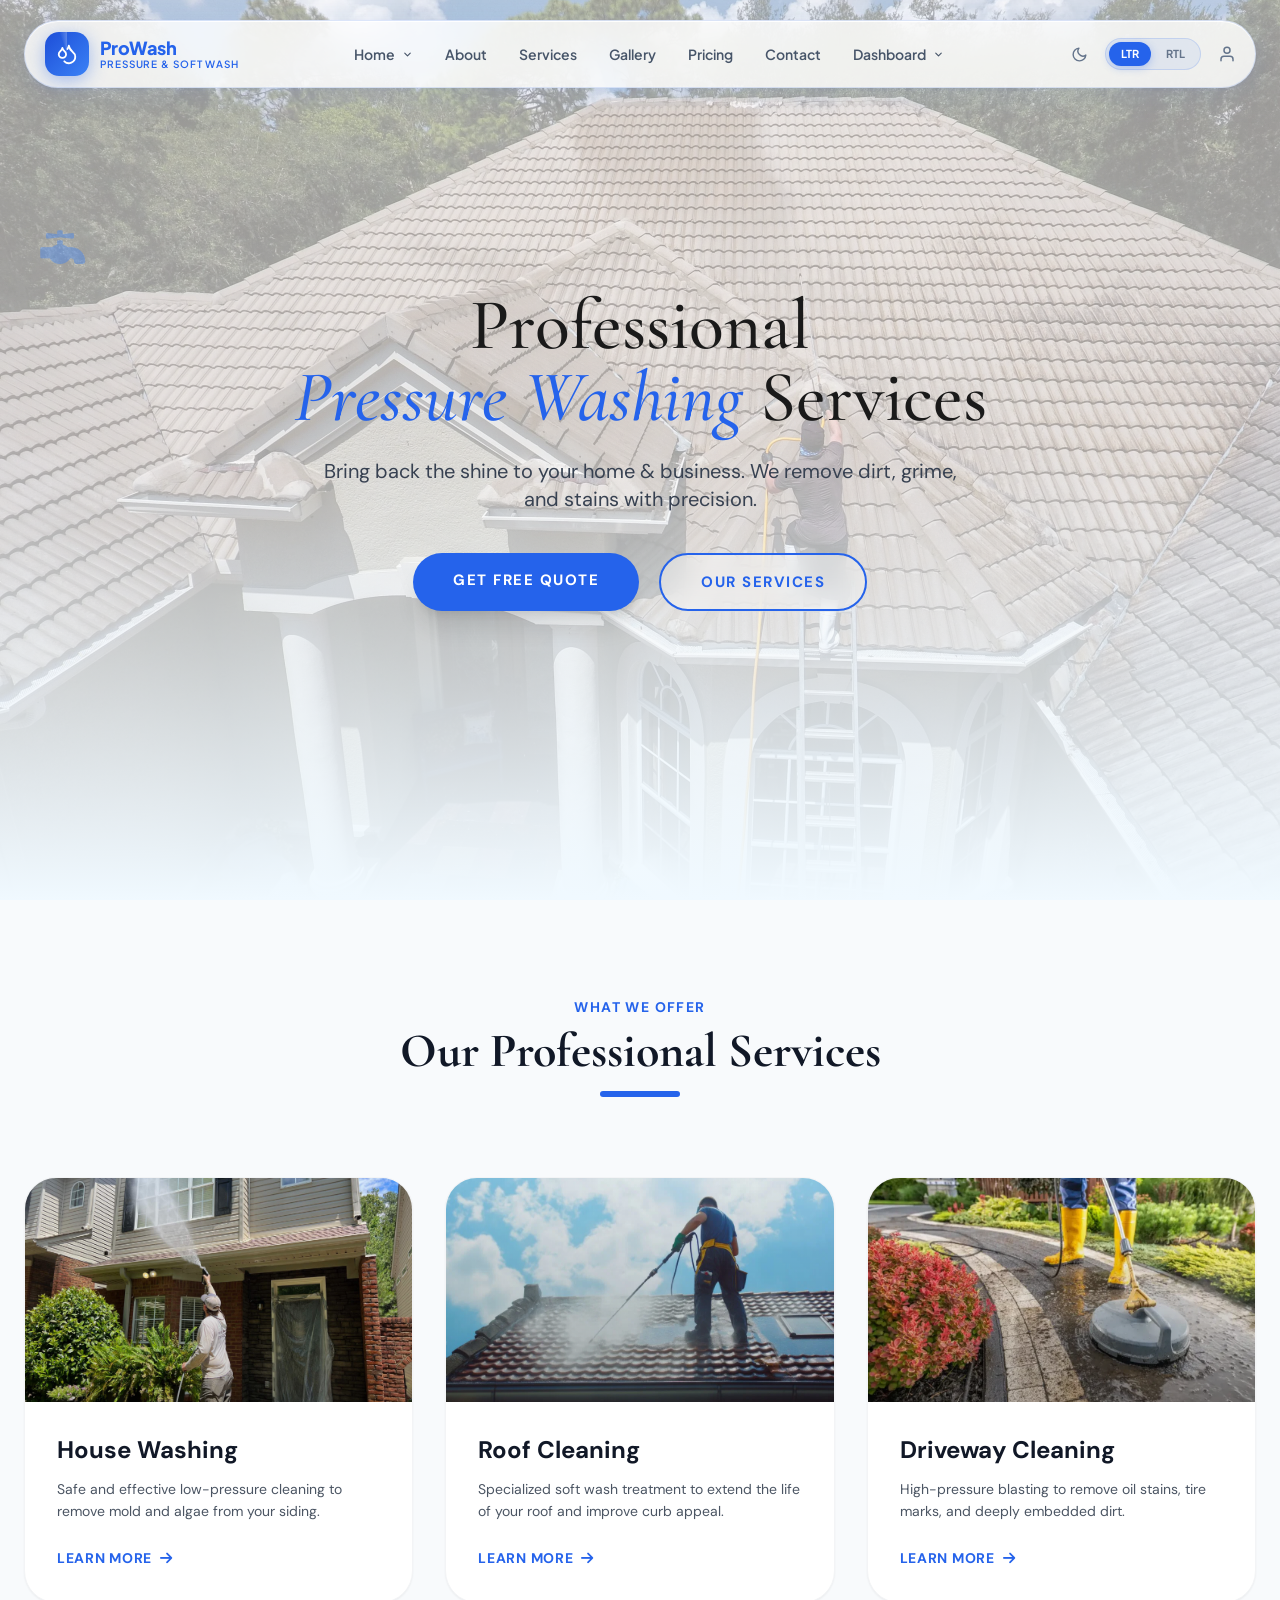
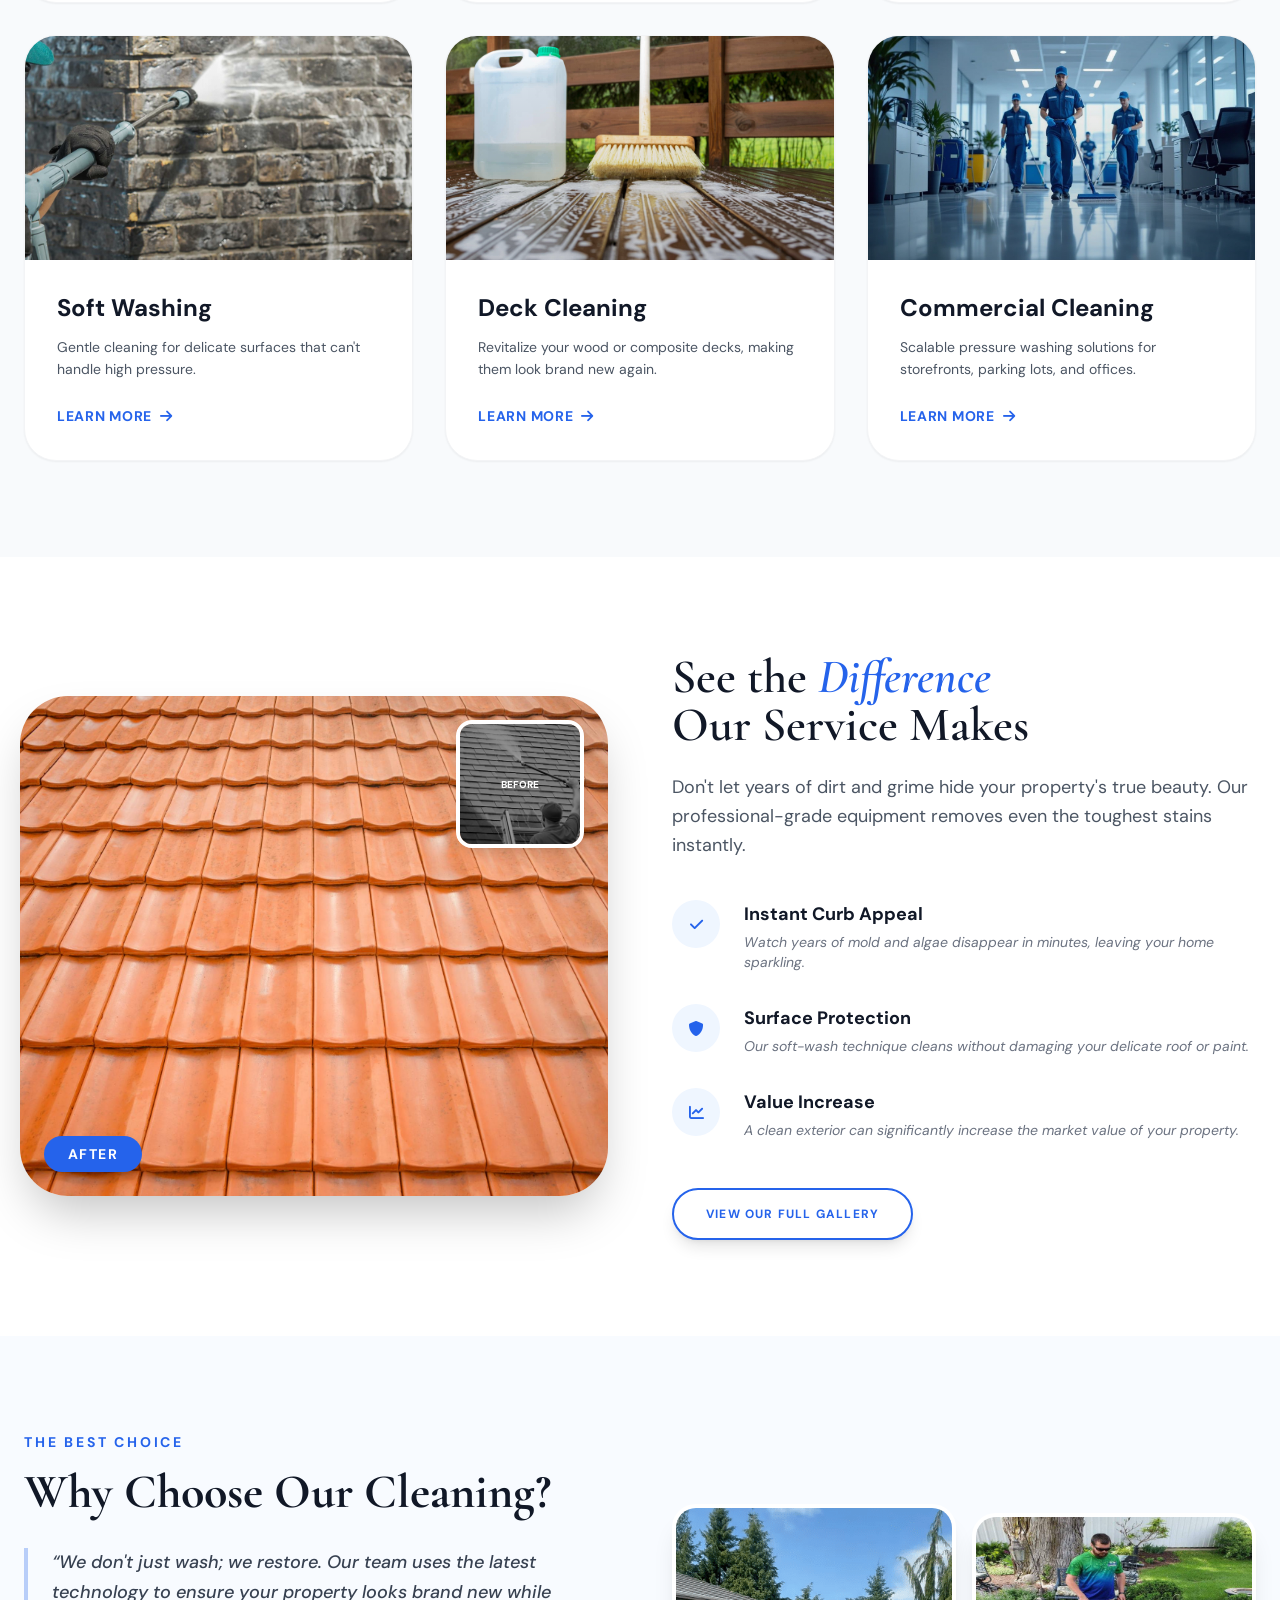
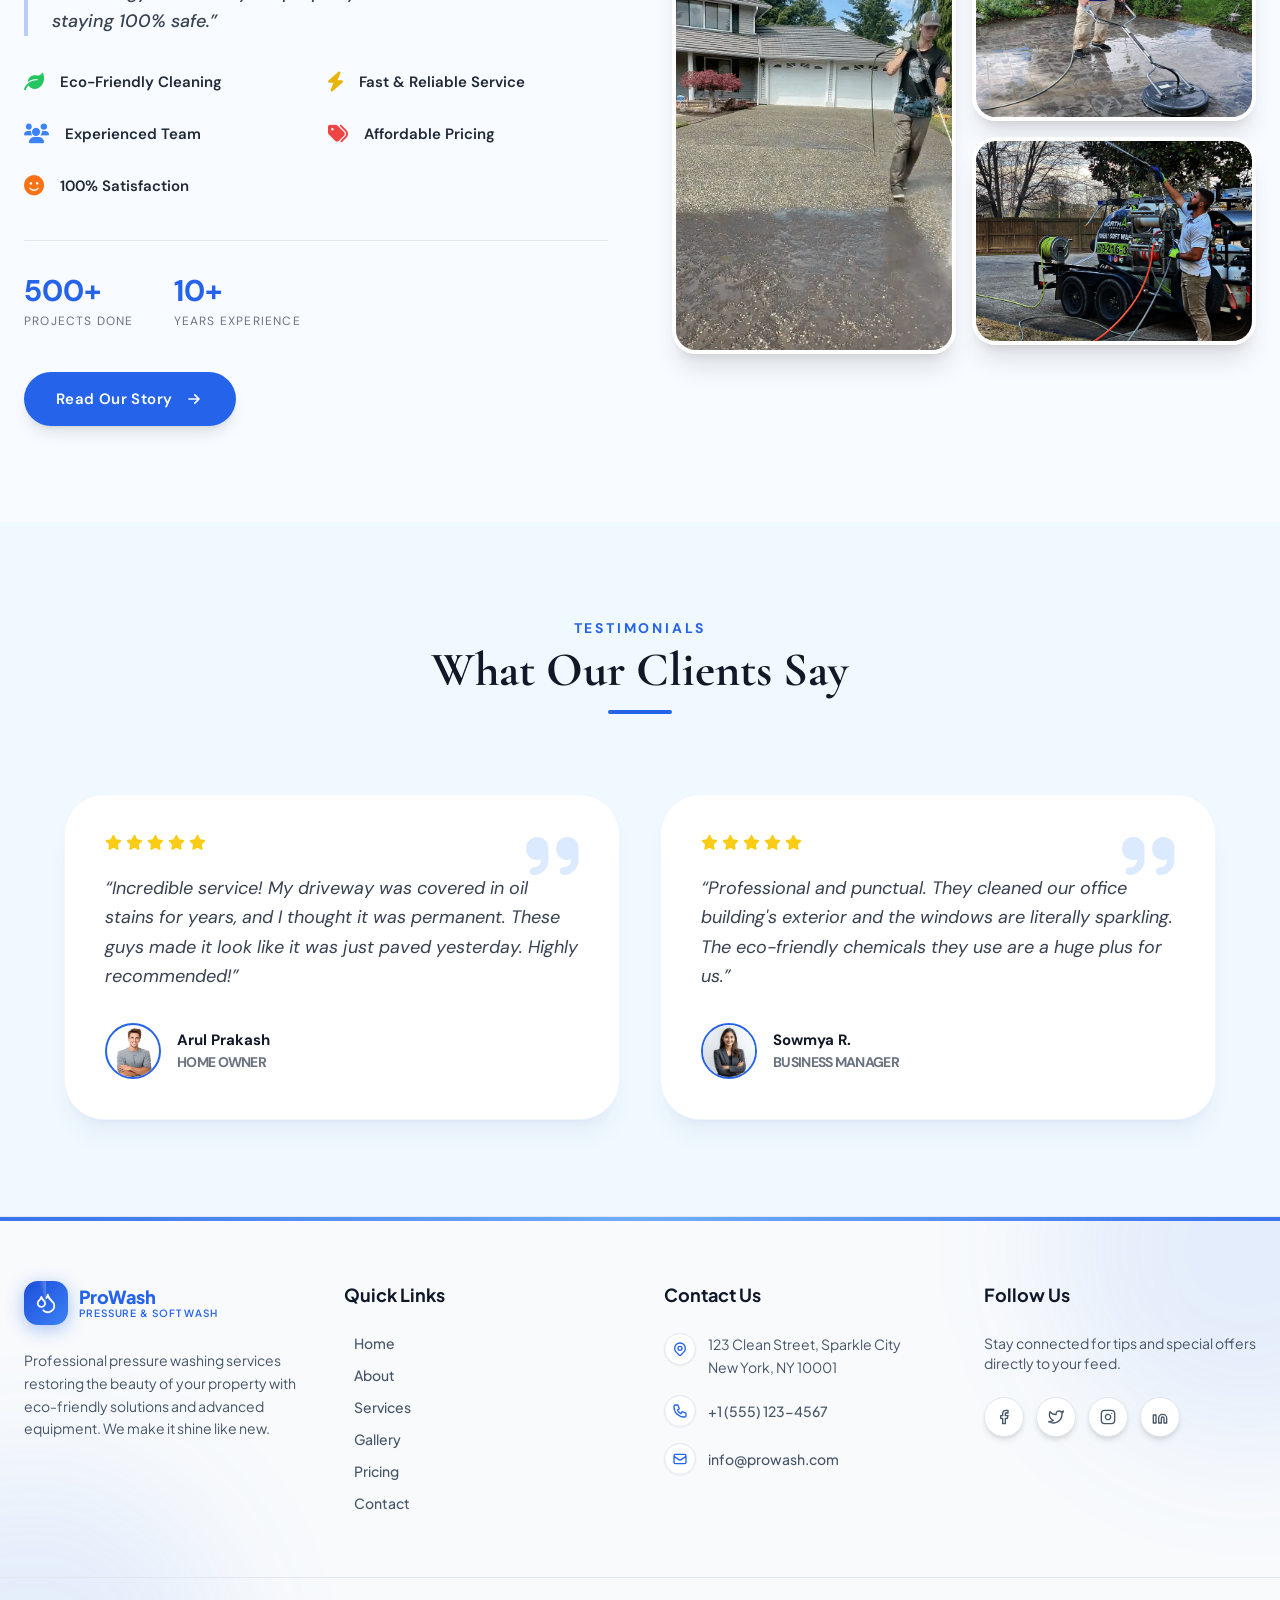
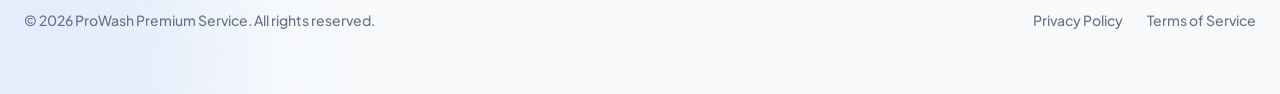
==== commit 5d7cc8bb: "first commit" ====
--- a/index.html
+++ b/index.html
@@ -280,89 +280,111 @@
 </section>
      <!-- Section 4 — Why Choose Us -->
 <section class="py-24 px-6 bg-[#f8fbff] dark:bg-gray-900 transition-colors duration-300">
-    <div class="max-w-7xl mx-auto flex flex-col lg:flex-row items-center gap-16">
-        
-        <!-- Left Side: Clean 3-Image Grid -->
+    <div class="max-w-7xl mx-auto flex flex-col lg:flex-row-reverse items-center gap-16">
+
+        <!-- Right Side: Images -->
         <div class="w-full lg:w-1/2 relative">
+
             <div class="flex gap-4 items-center">
-                <!-- 1. Left Big Image -->
                 <div class="w-1/2">
-                    <img src="img/home4.webp" 
+                    <img src="img/home4.webp" alt="Premium Exterior Cleaning"
                          class="rounded-3xl shadow-xl w-full h-[450px] object-cover border-4 border-white dark:border-gray-700 transition-transform duration-500 hover:scale-[1.02]">
                 </div>
 
-                <!-- Right Side: Two Stacked Images -->
                 <div class="w-1/2 flex flex-col gap-4">
-                    <!-- 2. Right Top Image -->
-                    <img src="img/home5.webp" 
+                    <img src="img/home5.webp" alt="Soft Wash Setup"
                          class="rounded-3xl shadow-xl w-full h-52 object-cover border-4 border-white dark:border-gray-700 transition-transform duration-500 hover:scale-[1.02]">
-                    
-                    <!-- 3. Right Bottom Image -->
-                    <img src="img/home6.webp" 
+
+                    <img src="img/home6.webp" alt="Pressure Washing Work"
                          class="rounded-3xl shadow-xl w-full h-52 object-cover border-4 border-white dark:border-gray-700 transition-transform duration-500 hover:scale-[1.02]">
                 </div>
             </div>
-            
-            <!-- Background Decorative Elements -->
+
             <div class="absolute -z-10 -top-10 -left-10 w-64 h-64 bg-blue-600/10 dark:bg-blue-600/5 blur-3xl rounded-full transition-colors"></div>
         </div>
 
-        <!-- Right Side: Content & Stats -->
+        <!-- Left Side: Content -->
         <div class="w-full lg:w-1/2">
-            <span class="text-blue-600 dark:text-blue-400 font-bold tracking-[0.2em] uppercase text-sm mb-4 block transition-colors">The Best Choice</span>
-            <h2 class="font-cormorant text-4xl md:text-5xl text-gray-900 dark:text-white mb-8 font-bold leading-tight transition-colors">Why Choose Our Cleaning?</h2>
-            
-            <p class="text-gray-700 dark:text-gray-300 text-lg leading-relaxed mb-8 italic font-medium border-l-4 border-blue-600/30 pl-6 transition-colors">
+            <span class="text-blue-600 dark:text-blue-400 font-bold tracking-[0.2em] uppercase text-sm mb-4 block">
+                The Best Choice
+            </span>
+
+            <h2 class="font-cormorant text-4xl md:text-5xl text-gray-900 dark:text-white mb-8 font-bold leading-tight">
+                Why Choose Our Cleaning?
+            </h2>
+
+            <p class="text-gray-700 dark:text-gray-300 text-lg leading-relaxed mb-8 italic font-medium border-l-4 border-blue-600/30 pl-6">
                 “We don't just wash; we restore. Our team uses the latest technology to ensure your property looks brand new while staying 100% safe.”
             </p>
-            
-            <!-- Features Grid with Icons -->
+
+            <!-- Features -->
             <div class="grid grid-cols-1 md:grid-cols-2 gap-6 mb-10">
                 <div class="flex items-center gap-4">
                     <i class="fas fa-leaf text-green-500 text-xl"></i>
                     <span class="text-gray-800 dark:text-gray-300 font-semibold">Eco-Friendly Cleaning</span>
                 </div>
+
                 <div class="flex items-center gap-4">
                     <i class="fas fa-bolt text-yellow-500 text-xl"></i>
                     <span class="text-gray-800 dark:text-gray-300 font-semibold">Fast & Reliable Service</span>
                 </div>
+
                 <div class="flex items-center gap-4">
                     <i class="fas fa-users text-blue-500 text-xl"></i>
                     <span class="text-gray-800 dark:text-gray-300 font-semibold">Experienced Team</span>
                 </div>
+
                 <div class="flex items-center gap-4">
                     <i class="fas fa-tags text-red-500 text-xl"></i>
                     <span class="text-gray-800 dark:text-gray-300 font-semibold">Affordable Pricing</span>
                 </div>
+
                 <div class="flex items-center gap-4">
                     <i class="fas fa-smile text-orange-500 text-xl"></i>
                     <span class="text-gray-800 dark:text-gray-300 font-semibold">100% Satisfaction</span>
                 </div>
             </div>
 
-            <!-- Stats Bar -->
-            <div class="flex gap-10 border-t border-gray-200 dark:border-gray-700 pt-8 transition-colors">
+            <!-- Stats -->
+            <div class="flex gap-10 border-t border-gray-200 dark:border-gray-700 pt-8">
                 <div>
                     <span class="block text-3xl font-bold text-blue-600">500+</span>
-                    <span class="text-xs text-gray-500 uppercase tracking-widest">Projects Done</span>
-                </div>
+                    <span class="text-xs text-gray-500 dark:text-gray-400 uppercase tracking-widest">
+                        Projects Done
+                    </span>
+                </div>
+
                 <div>
                     <span class="block text-3xl font-bold text-blue-600">10+</span>
-                    <span class="text-xs text-gray-500 uppercase tracking-widest">Years Experience</span>
-                </div>
-            </div>
-            
+                    <span class="text-xs text-gray-500 dark:text-gray-400 uppercase tracking-widest">
+                        Years Experience
+                    </span>
+                </div>
+            </div>
+
             <div class="mt-10">
-                <a href="about.html" class="group relative inline-block px-8 py-3 font-bold tracking-widest uppercase text-blue-600 transition-all">
-                    <span class="relative z-10">Read Our Story</span>
-                    <div class="absolute bottom-0 left-0 w-full h-[2px] bg-blue-600 transition-all group-hover:h-[4px]"></div>
-                </a>
-            </div>
+    <a href="about.html"
+       class="inline-flex items-center gap-3 px-8 py-4 bg-blue-600 hover:bg-blue-700 text-white font-semibold tracking-wide rounded-full shadow-lg hover:shadow-2xl transition-all duration-300 transform hover:-translate-y-1">
+        
+        <span>Read Our Story</span>
+
+        <svg xmlns="http://www.w3.org/2000/svg"
+             class="w-5 h-5 transition-transform duration-300 group-hover:translate-x-1"
+             fill="none"
+             viewBox="0 0 24 24"
+             stroke="currentColor">
+            <path stroke-linecap="round"
+                  stroke-linejoin="round"
+                  stroke-width="2"
+                  d="M13 7l5 5m0 0l-5 5m5-5H6" />
+        </svg>
+
+    </a>
+</div>
         </div>
 
     </div>
 </section>
-
        
 
         <!-- Section 5 — Testimonials -->
